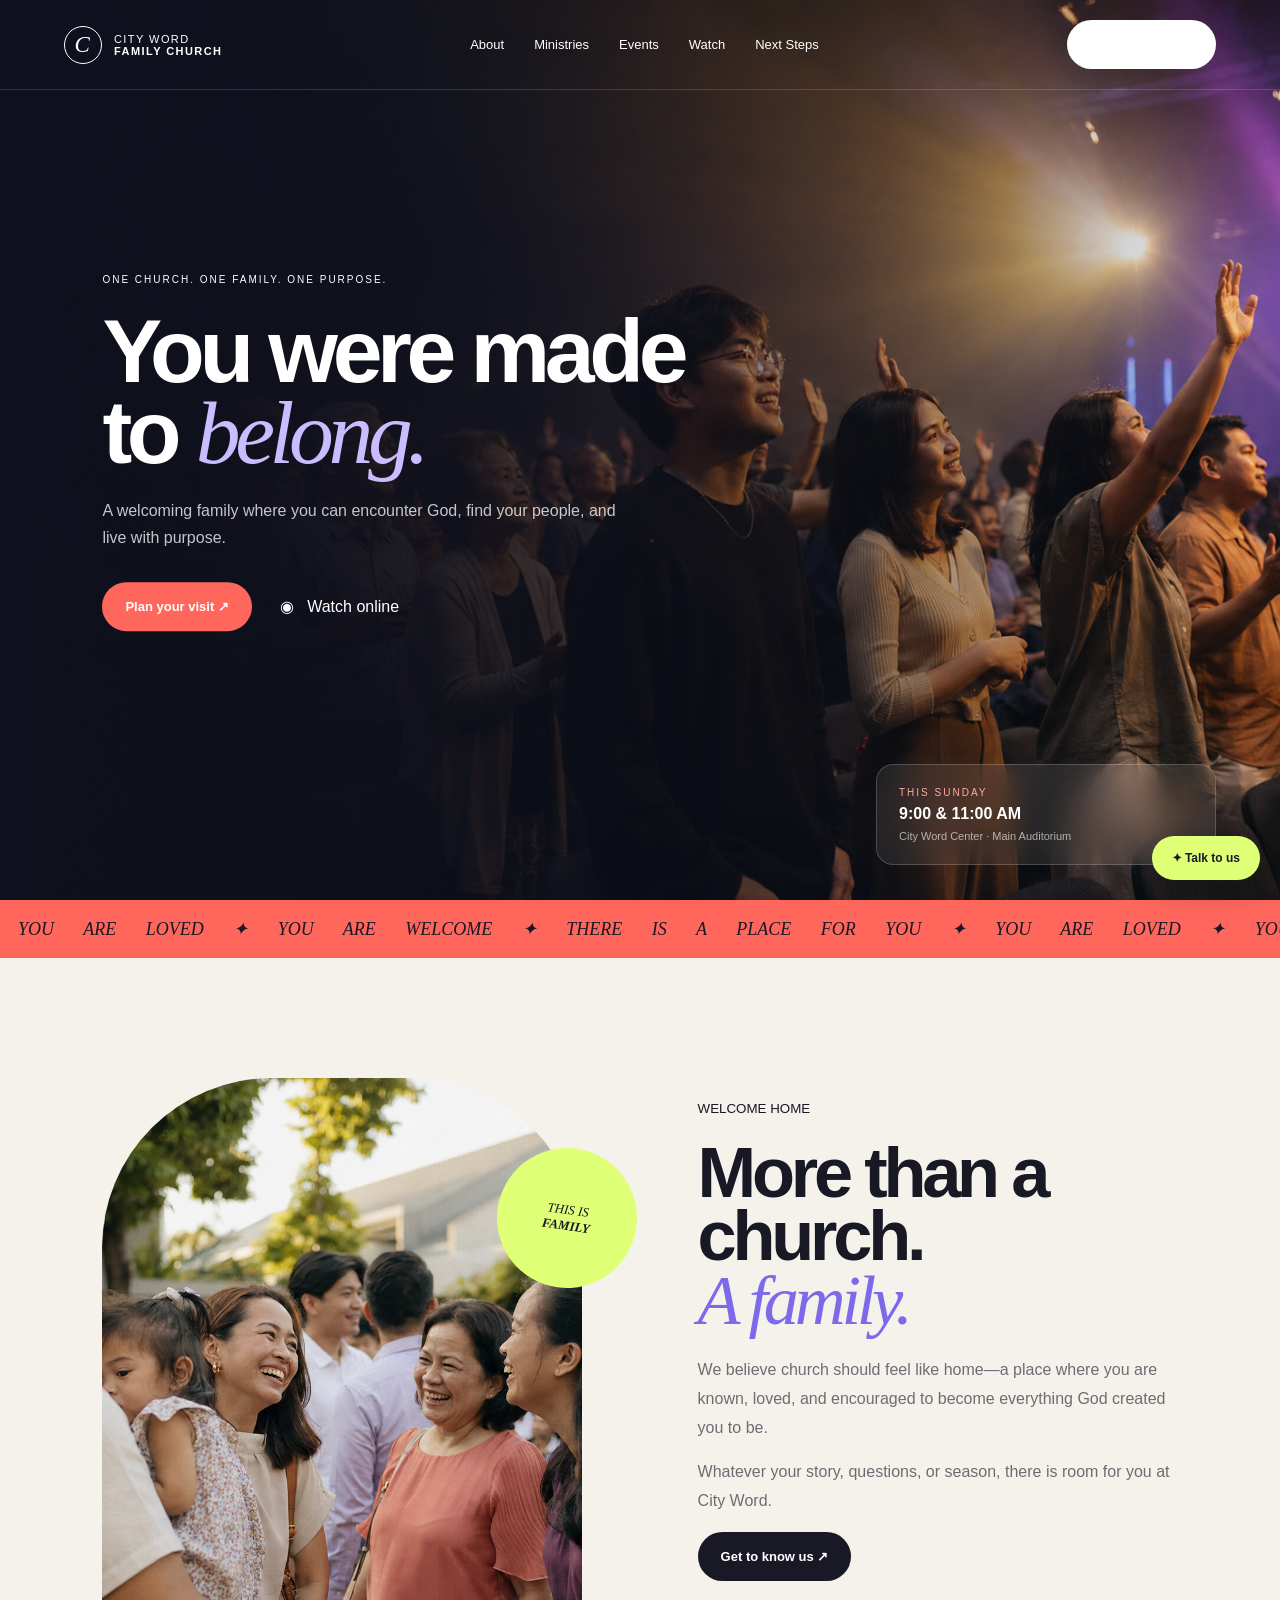
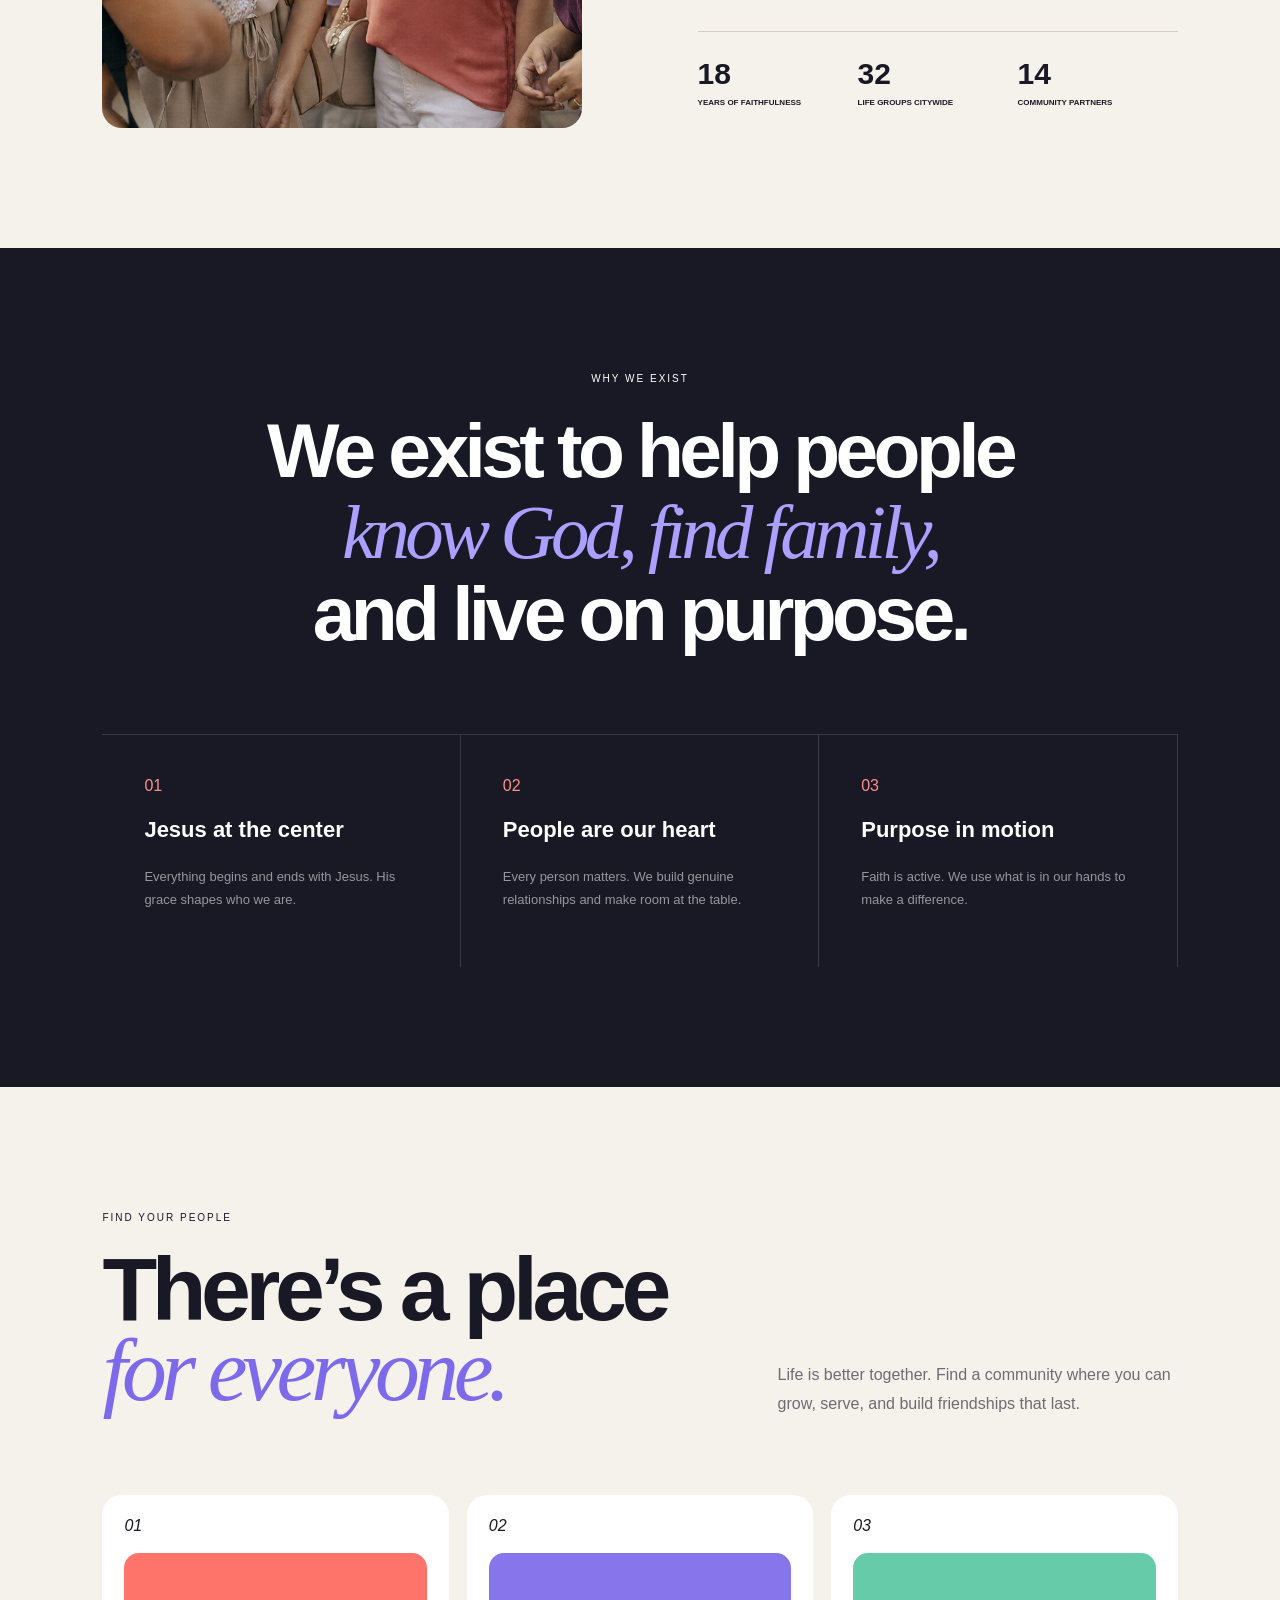
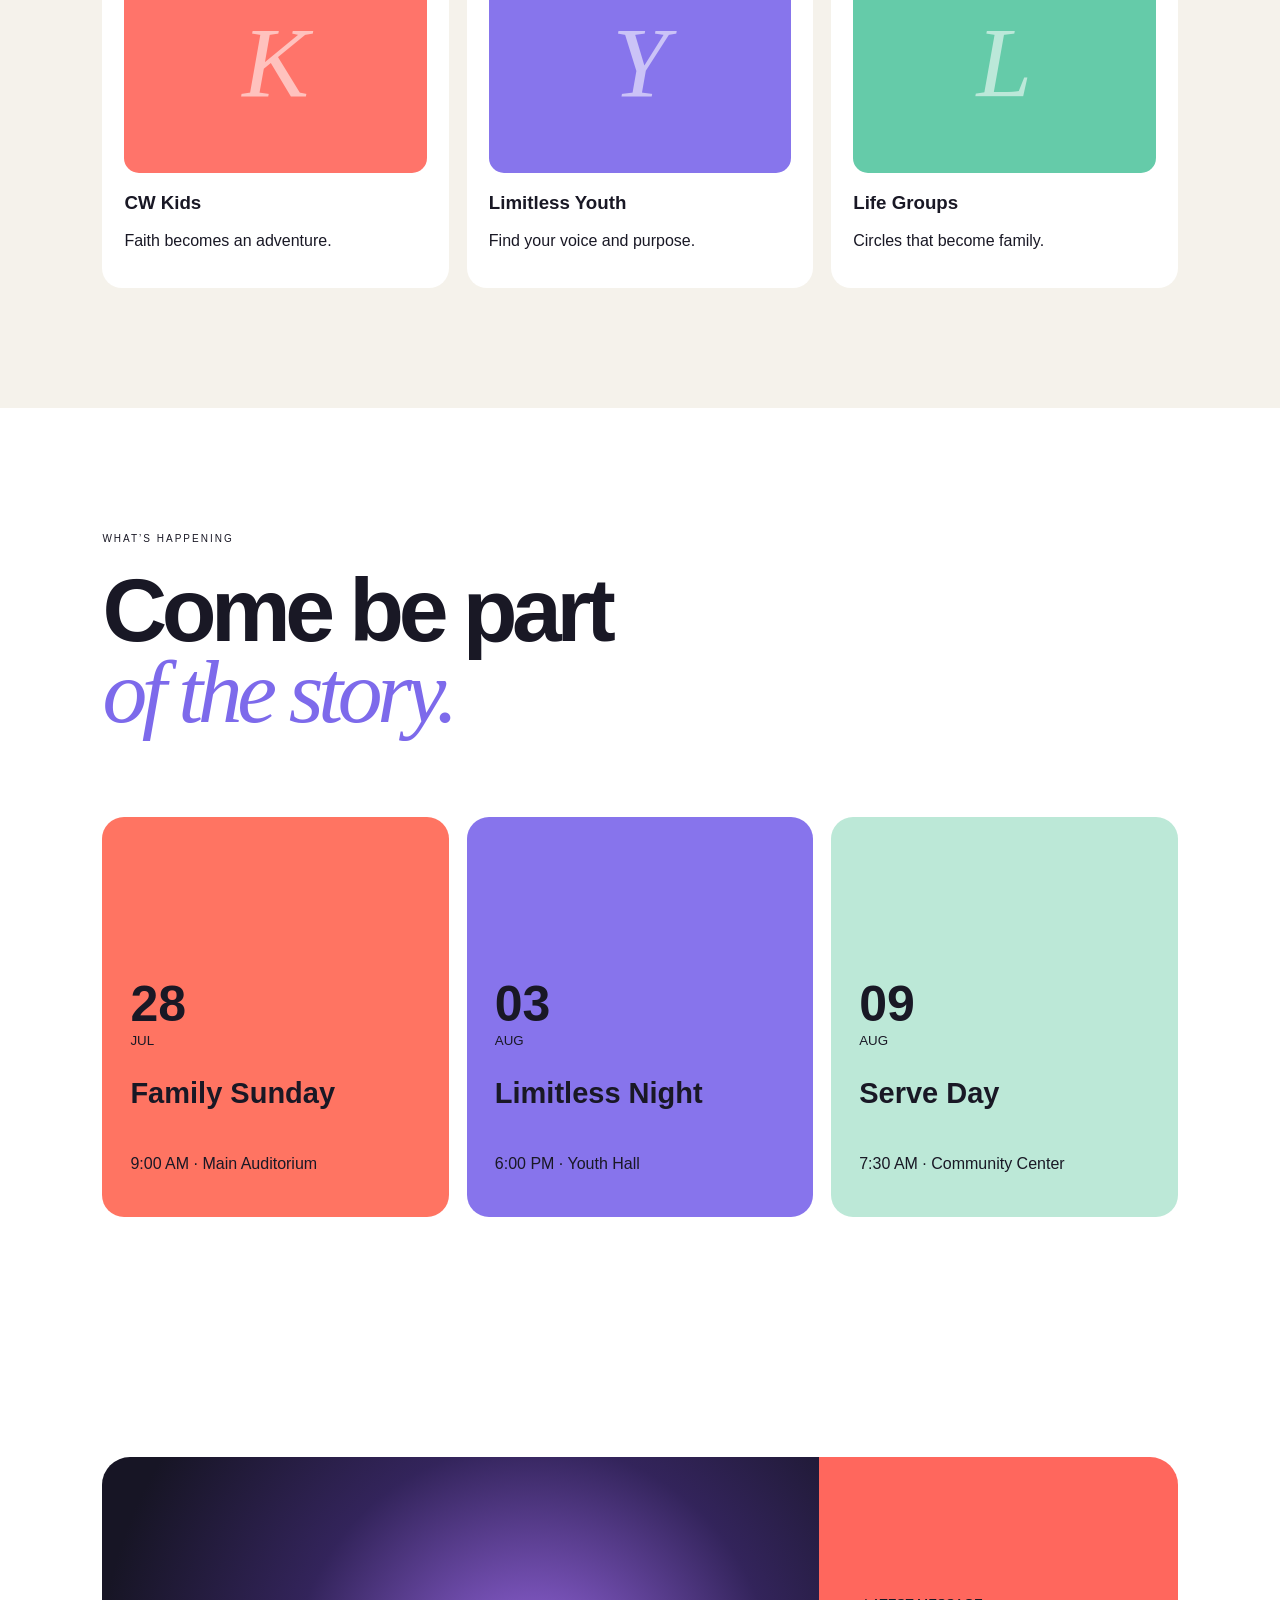
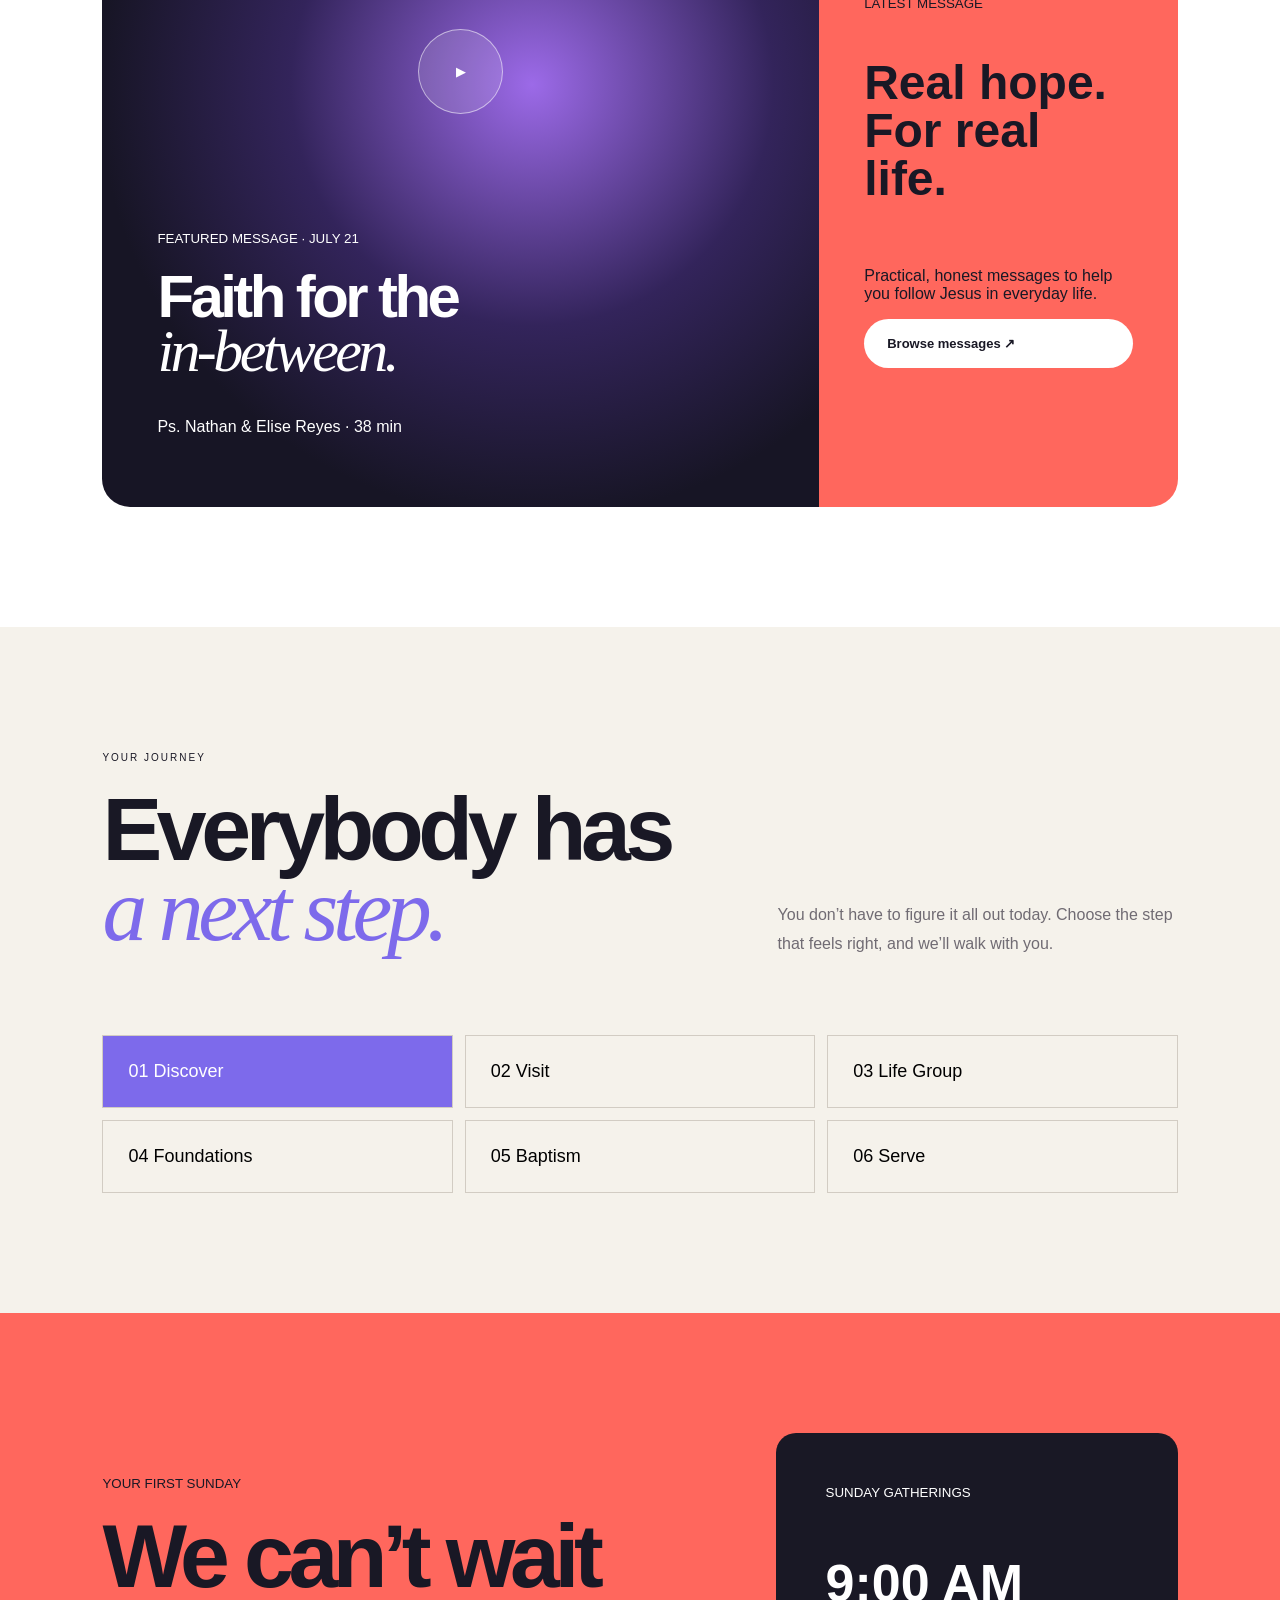
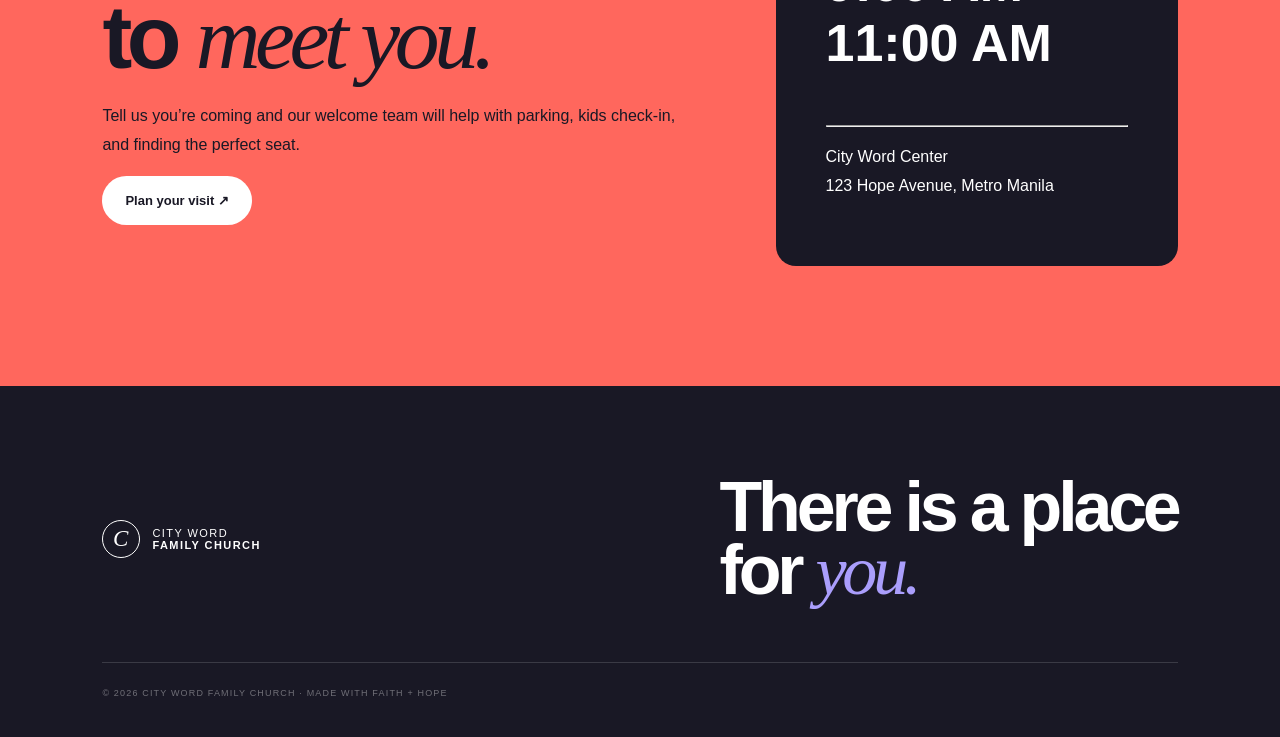
==== index.html @ 6b149a4c "Add files via upload" ====
<!doctype html><html lang="en"><head><meta charset="utf-8"><meta name="viewport" content="width=device-width,initial-scale=1"><meta name="description" content="City Word Family Church — a place to belong, grow and live with purpose."><title>City Word Family Church | You Belong Here</title><link rel="stylesheet" href="styles.css"></head><body>
<div class="progress"></div><nav><a class="brand" href="#top"><i>C</i><span>CITY WORD<br><b>FAMILY CHURCH</b></span></a><div class="links"><a href="#about">About</a><a href="#ministries">Ministries</a><a href="#events">Events</a><a href="#watch">Watch</a><a href="#next">Next Steps</a></div><a class="pill white" href="#visit">Plan your visit ↗</a><button class="menu" aria-label="Toggle navigation">☰</button></nav>
<main><section class="hero" id="top"><div class="hero-copy"><small>ONE CHURCH. ONE FAMILY. ONE PURPOSE.</small><h1>You were made<br>to <em>belong.</em></h1><p>A welcoming family where you can encounter God, find your people, and live with purpose.</p><div><a class="pill coral" href="#visit">Plan your visit ↗</a><a href="#watch">◉ &nbsp; Watch online</a></div></div><aside><small>THIS SUNDAY</small><b>9:00 & 11:00 AM</b><span>City Word Center · Main Auditorium</span></aside></section>
<div class="ticker">YOU ARE LOVED ✦ YOU ARE WELCOME ✦ THERE IS A PLACE FOR YOU ✦ YOU ARE LOVED ✦ YOU ARE WELCOME ✦</div>
<section class="welcome section" id="about"><div class="photo"><span>THIS IS<br><b>FAMILY</b></span></div><div><small>WELCOME HOME</small><h2>More than a church.<br><em>A family.</em></h2><p>We believe church should feel like home—a place where you are known, loved, and encouraged to become everything God created you to be.</p><p>Whatever your story, questions, or season, there is room for you at City Word.</p><a class="pill dark" href="#visit">Get to know us ↗</a><div class="stats"><b>18<small>YEARS OF FAITHFULNESS</small></b><b>32<small>LIFE GROUPS CITYWIDE</small></b><b>14<small>COMMUNITY PARTNERS</small></b></div></div></section>
<section class="vision section"><small>WHY WE EXIST</small><h2>We exist to help people<br><em>know God, find family,</em><br>and live on purpose.</h2><div class="values"><article>01<h3>Jesus at the center</h3><p>Everything begins and ends with Jesus. His grace shapes who we are.</p></article><article>02<h3>People are our heart</h3><p>Every person matters. We build genuine relationships and make room at the table.</p></article><article>03<h3>Purpose in motion</h3><p>Faith is active. We use what is in our hands to make a difference.</p></article></div></section>
<section class="section" id="ministries"><header><div><small>FIND YOUR PEOPLE</small><h2>There’s a place<br><em>for everyone.</em></h2></div><p>Life is better together. Find a community where you can grow, serve, and build friendships that last.</p></header><div class="cards"><article><i>01</i><div class="art a">K</div><h3>CW Kids</h3><p>Faith becomes an adventure.</p></article><article><i>02</i><div class="art b">Y</div><h3>Limitless Youth</h3><p>Find your voice and purpose.</p></article><article><i>03</i><div class="art c">L</div><h3>Life Groups</h3><p>Circles that become family.</p></article></div></section>
<section class="events section" id="events"><header><div><small>WHAT’S HAPPENING</small><h2>Come be part<br><em>of the story.</em></h2></div></header><div class="event-grid"><article><b>28</b><small>JUL</small><h3>Family Sunday</h3><p>9:00 AM · Main Auditorium</p></article><article><b>03</b><small>AUG</small><h3>Limitless Night</h3><p>6:00 PM · Youth Hall</p></article><article><b>09</b><small>AUG</small><h3>Serve Day</h3><p>7:30 AM · Community Center</p></article></div></section>
<section class="watch-sec section" id="watch"><div><button aria-label="Play message">▶</button><small>FEATURED MESSAGE · JULY 21</small><h2>Faith for the<br><em>in-between.</em></h2><p>Ps. Nathan & Elise Reyes · 38 min</p></div><aside><small>LATEST MESSAGE</small><h3>Real hope.<br>For real life.</h3><p>Practical, honest messages to help you follow Jesus in everyday life.</p><a class="pill white" href="#">Browse messages ↗</a></aside></section>
<section class="section" id="next"><header><div><small>YOUR JOURNEY</small><h2>Everybody has<br><em>a next step.</em></h2></div><p>You don’t have to figure it all out today. Choose the step that feels right, and we’ll walk with you.</p></header><div class="steps"><button class="active">01 Discover</button><button>02 Visit</button><button>03 Life Group</button><button>04 Foundations</button><button>05 Baptism</button><button>06 Serve</button></div></section>
<section class="visit section" id="visit"><div><small>YOUR FIRST SUNDAY</small><h2>We can’t wait<br>to <em>meet you.</em></h2><p>Tell us you’re coming and our welcome team will help with parking, kids check-in, and finding the perfect seat.</p><a class="pill white" href="mailto:hello@cityword.family">Plan your visit ↗</a></div><aside><small>SUNDAY GATHERINGS</small><h3>9:00 AM<br>11:00 AM</h3><hr><p>City Word Center<br>123 Hope Avenue, Metro Manila</p></aside></section></main>
<footer><div><a class="brand" href="#top"><i>C</i><span>CITY WORD<br><b>FAMILY CHURCH</b></span></a><h2>There is a place<br>for <em>you.</em></h2></div><p>© 2026 CITY WORD FAMILY CHURCH · MADE WITH FAITH + HOPE</p></footer><a class="chat" href="mailto:hello@cityword.family">✦ Talk to us</a><script src="script.js"></script></body></html>
---- styles.css ----
:root{--ink:#191825;--paper:#f5f2eb;--coral:#ff675d;--violet:#7d6aeb;--lime:#dfff76}*{box-sizing:border-box}html{scroll-behavior:smooth}body{margin:0;background:var(--paper);color:var(--ink);font-family:Arial,sans-serif}a{text-decoration:none;color:inherit}.progress{position:fixed;height:3px;background:linear-gradient(90deg,var(--coral),var(--violet));z-index:99}.pill{display:inline-flex;padding:17px 23px;border-radius:99px;gap:20px;font-size:13px;font-weight:bold}.white{background:#fff}.coral{background:var(--coral);color:#fff}.dark{background:var(--ink);color:#fff}.brand{display:flex;align-items:center;gap:12px;font-size:11px;letter-spacing:.13em}.brand i{display:grid;place-items:center;width:38px;height:38px;border:1px solid;border-radius:50%;font:italic 23px Georgia}nav{height:90px;position:absolute;z-index:10;width:100%;padding:0 5vw;display:flex;align-items:center;color:#fff;border-bottom:1px solid #ffffff25}.links{display:flex;gap:30px;margin:auto;font-size:13px}.menu{display:none;background:none;border:0;color:#fff;font-size:24px}.hero{min-height:780px;height:100vh;position:relative;color:#fff;background:linear-gradient(90deg,#10111fdf,#10111f68 65%,transparent),url('hero.png') center/cover}.hero-copy{position:absolute;left:8vw;top:50%;transform:translateY(-50%);max-width:760px}.hero small,.section>small,section header small{letter-spacing:.2em;font-size:10px}.hero h1,.section h2,footer h2{font-size:clamp(55px,7vw,110px);line-height:.9;letter-spacing:-.06em;margin:24px 0}.hero em,.section em,footer em{font-family:Georgia,serif;font-weight:normal}.hero h1 em{color:#c9bdff}.hero-copy>p{max-width:520px;line-height:1.7;color:#ffffffc2}.hero-copy>div{display:flex;align-items:center;gap:28px;margin-top:30px}.hero aside{position:absolute;right:5vw;bottom:35px;padding:22px;width:340px;border:1px solid #ffffff30;border-radius:17px;background:#ffffff14;backdrop-filter:blur(16px);display:flex;flex-direction:column;gap:7px}.hero aside small{color:#ffaaa4}.hero aside span{font-size:11px;color:#ffffffa0}.ticker{background:var(--coral);padding:18px;white-space:nowrap;overflow:hidden;font:italic 18px Georgia;word-spacing:25px}.section{padding:120px 8vw}.welcome{display:grid;grid-template-columns:1fr 1fr;gap:9vw;align-items:center}.photo{height:650px;border-radius:170px 170px 20px 20px;background:url('community.png') center/cover;position:relative}.photo span{position:absolute;right:-55px;top:70px;width:140px;height:140px;border-radius:50%;background:var(--lime);display:grid;place-content:center;text-align:center;transform:rotate(8deg);font:italic 13px Georgia}.welcome h2,header h2{font-size:clamp(48px,5.5vw,82px)}.welcome h2 em,header h2 em{color:var(--violet)}.welcome p,header>p{line-height:1.8;color:#706b73}.stats{display:grid;grid-template-columns:repeat(3,1fr);border-top:1px solid #d5cfc6;margin-top:50px;padding-top:25px}.stats b{font-size:30px}.stats small{display:block;font-size:8px;margin-top:7px}.vision{background:var(--ink);color:#fff;text-align:center}.vision h2{font-size:clamp(48px,6vw,85px);line-height:1.05}.vision h2 em{color:#ab9fff}.values{display:grid;grid-template-columns:repeat(3,1fr);margin-top:80px;text-align:left;border-top:1px solid #ffffff25}.values article{padding:42px;border-right:1px solid #ffffff25;color:#ff918b}.values h3{color:#fff;font-size:22px}.values p{color:#ffffff8c;line-height:1.8;font-size:13px}header{display:flex;justify-content:space-between;align-items:flex-end;gap:50px;margin-bottom:60px}header>p{max-width:400px}.cards,.event-grid{display:grid;grid-template-columns:repeat(3,1fr);gap:18px}.cards article{background:#fff;padding:22px;border-radius:20px}.art{height:220px;margin:18px 0;border-radius:15px;display:grid;place-items:center;font:italic 100px Georgia;color:#ffffff90}.a{background:#ff746a}.b{background:#8775ec}.c{background:#65cba9}.events{background:#fff}.event-grid article{min-height:400px;padding:28px;border-radius:22px;display:flex;flex-direction:column;justify-content:flex-end;background:#ff7462}.event-grid article:nth-child(2){background:#8774ec}.event-grid article:nth-child(3){background:#bce8d7}.event-grid b{font-size:50px}.event-grid h3{font-size:29px}.watch-sec{display:grid;grid-template-columns:2fr 1fr;background:#fff}.watch-sec>div{min-height:650px;padding:55px;border-radius:28px 0 0 28px;color:#fff;background:radial-gradient(circle at 60% 35%,#9c6ae8,#33245b 40%,#171525 72%);display:flex;flex-direction:column;justify-content:flex-end}.watch-sec button{align-self:center;margin:auto;width:85px;height:85px;border-radius:50%;border:1px solid #fff8;background:#ffffff20;color:#fff}.watch-sec h2{font-size:60px}.watch-sec aside{background:var(--coral);border-radius:0 28px 28px 0;padding:45px;display:flex;flex-direction:column;justify-content:center}.watch-sec aside h3{font-size:48px;line-height:1}.steps{display:grid;grid-template-columns:repeat(3,1fr);gap:12px}.steps button{padding:25px;text-align:left;border:1px solid #d2ccc3;background:transparent;font-size:18px}.steps .active{background:var(--violet);color:#fff}.visit{background:var(--coral);display:grid;grid-template-columns:1.5fr 1fr;gap:70px;align-items:center}.visit h2{font-size:clamp(58px,7vw,100px)}.visit p{line-height:1.8}.visit aside{background:var(--ink);color:#fff;padding:50px;border-radius:20px}.visit aside h3{font-size:52px}footer{background:var(--ink);color:#fff;padding:90px 8vw 30px}footer>div{display:flex;justify-content:space-between}footer h2{font-size:70px;margin:0}footer h2 em{color:#aa9efc}footer>p{border-top:1px solid #ffffff25;padding-top:25px;margin-top:60px;font-size:9px;letter-spacing:.13em;color:#ffffff60}.chat{position:fixed;right:20px;bottom:20px;background:var(--lime);padding:15px 20px;border-radius:99px;font-size:12px;font-weight:bold;box-shadow:0 12px 30px #0003}@media(max-width:850px){nav{height:75px;padding:0 22px}.links,nav>.pill{display:none}.menu{display:block;margin-left:auto}.hero-copy{left:24px;right:24px}.hero h1{font-size:55px}.hero aside{left:24px;right:24px;width:auto}.section{padding:80px 24px}.welcome,.visit,.watch-sec{grid-template-columns:1fr}.photo{height:480px}.photo span{right:-10px}.values,.cards,.event-grid{grid-template-columns:1fr}header{display:block}.watch-sec{padding-left:24px;padding-right:24px}.watch-sec>div{border-radius:25px 25px 0 0;padding:30px}.watch-sec aside{border-radius:0 0 25px 25px}.steps{grid-template-columns:1fr}footer>div{display:block}footer h2{font-size:50px;margin-top:50px}}@media(max-width:520px){.hero-copy>div{align-items:flex-start;flex-direction:column}.photo{height:400px}.stats{gap:8px}.chat{font-size:0;width:52px;height:52px;padding:17px}.chat:first-letter{font-size:16px}}
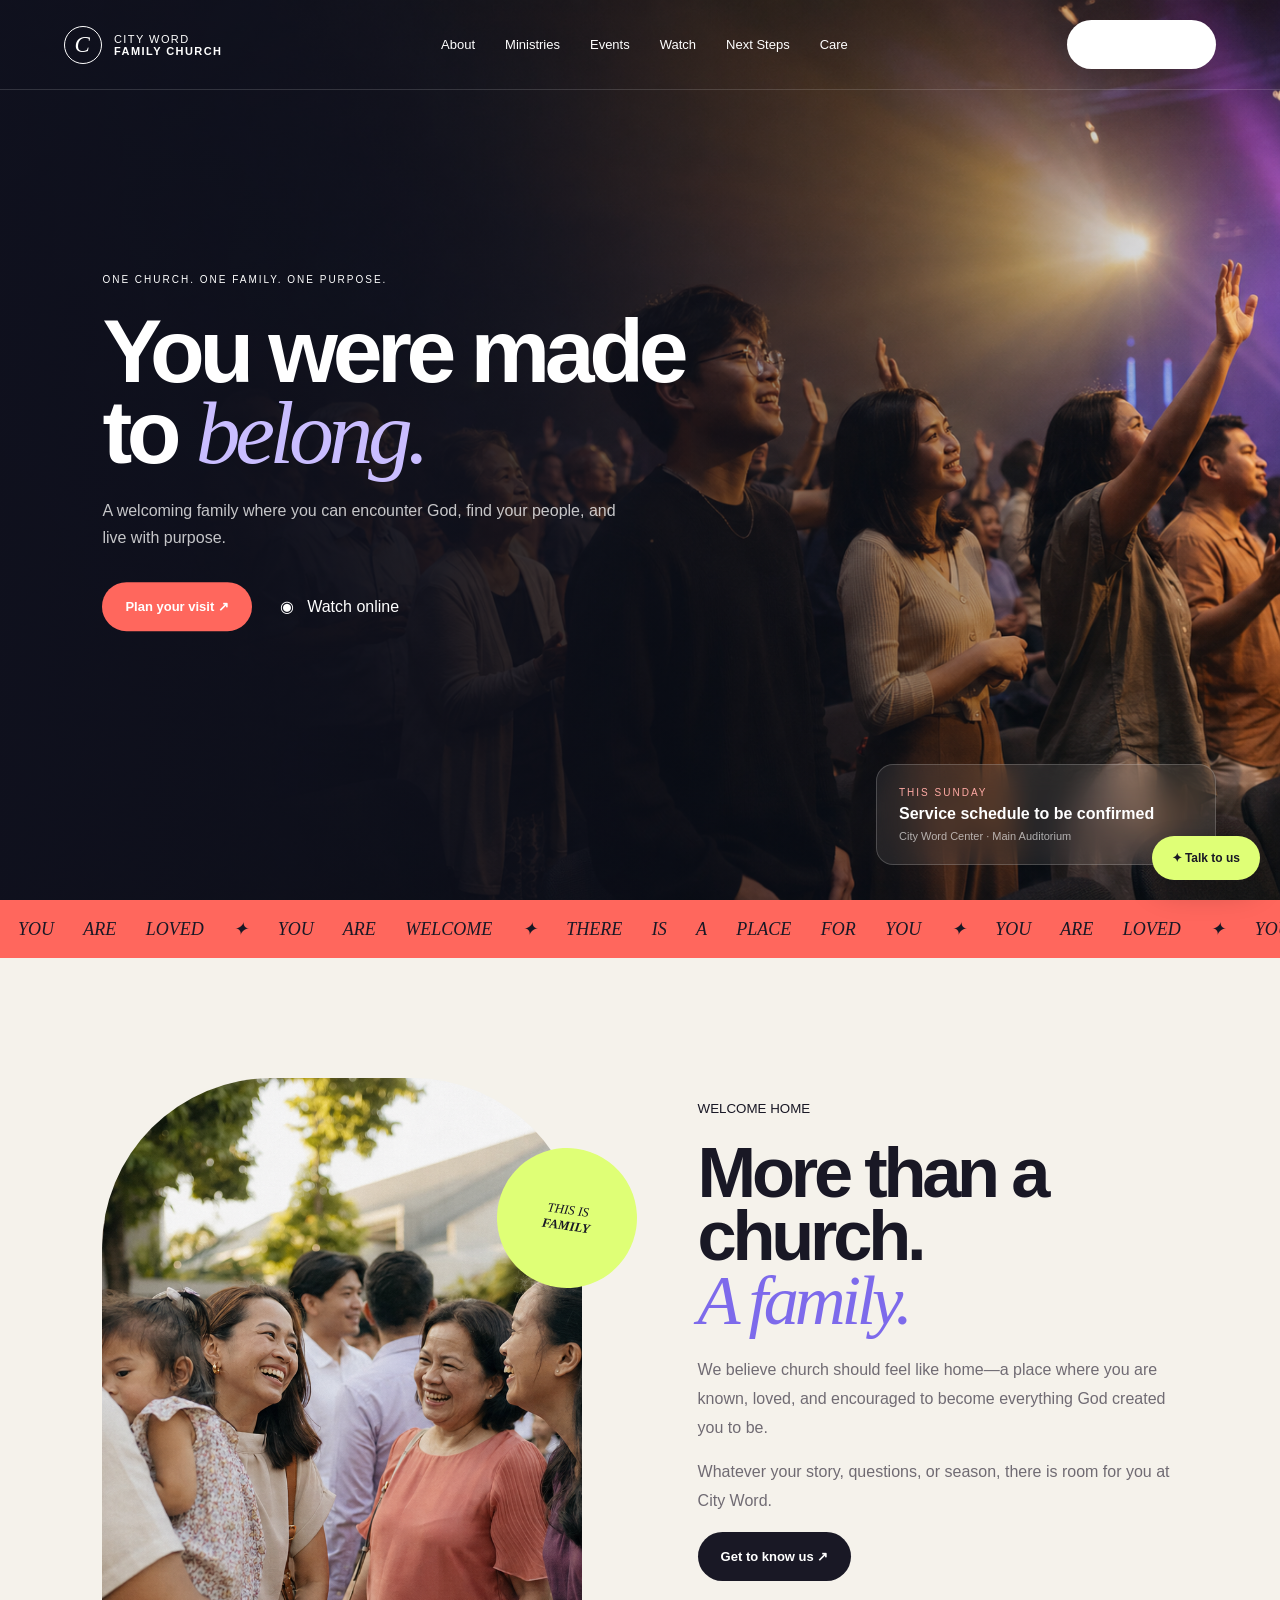
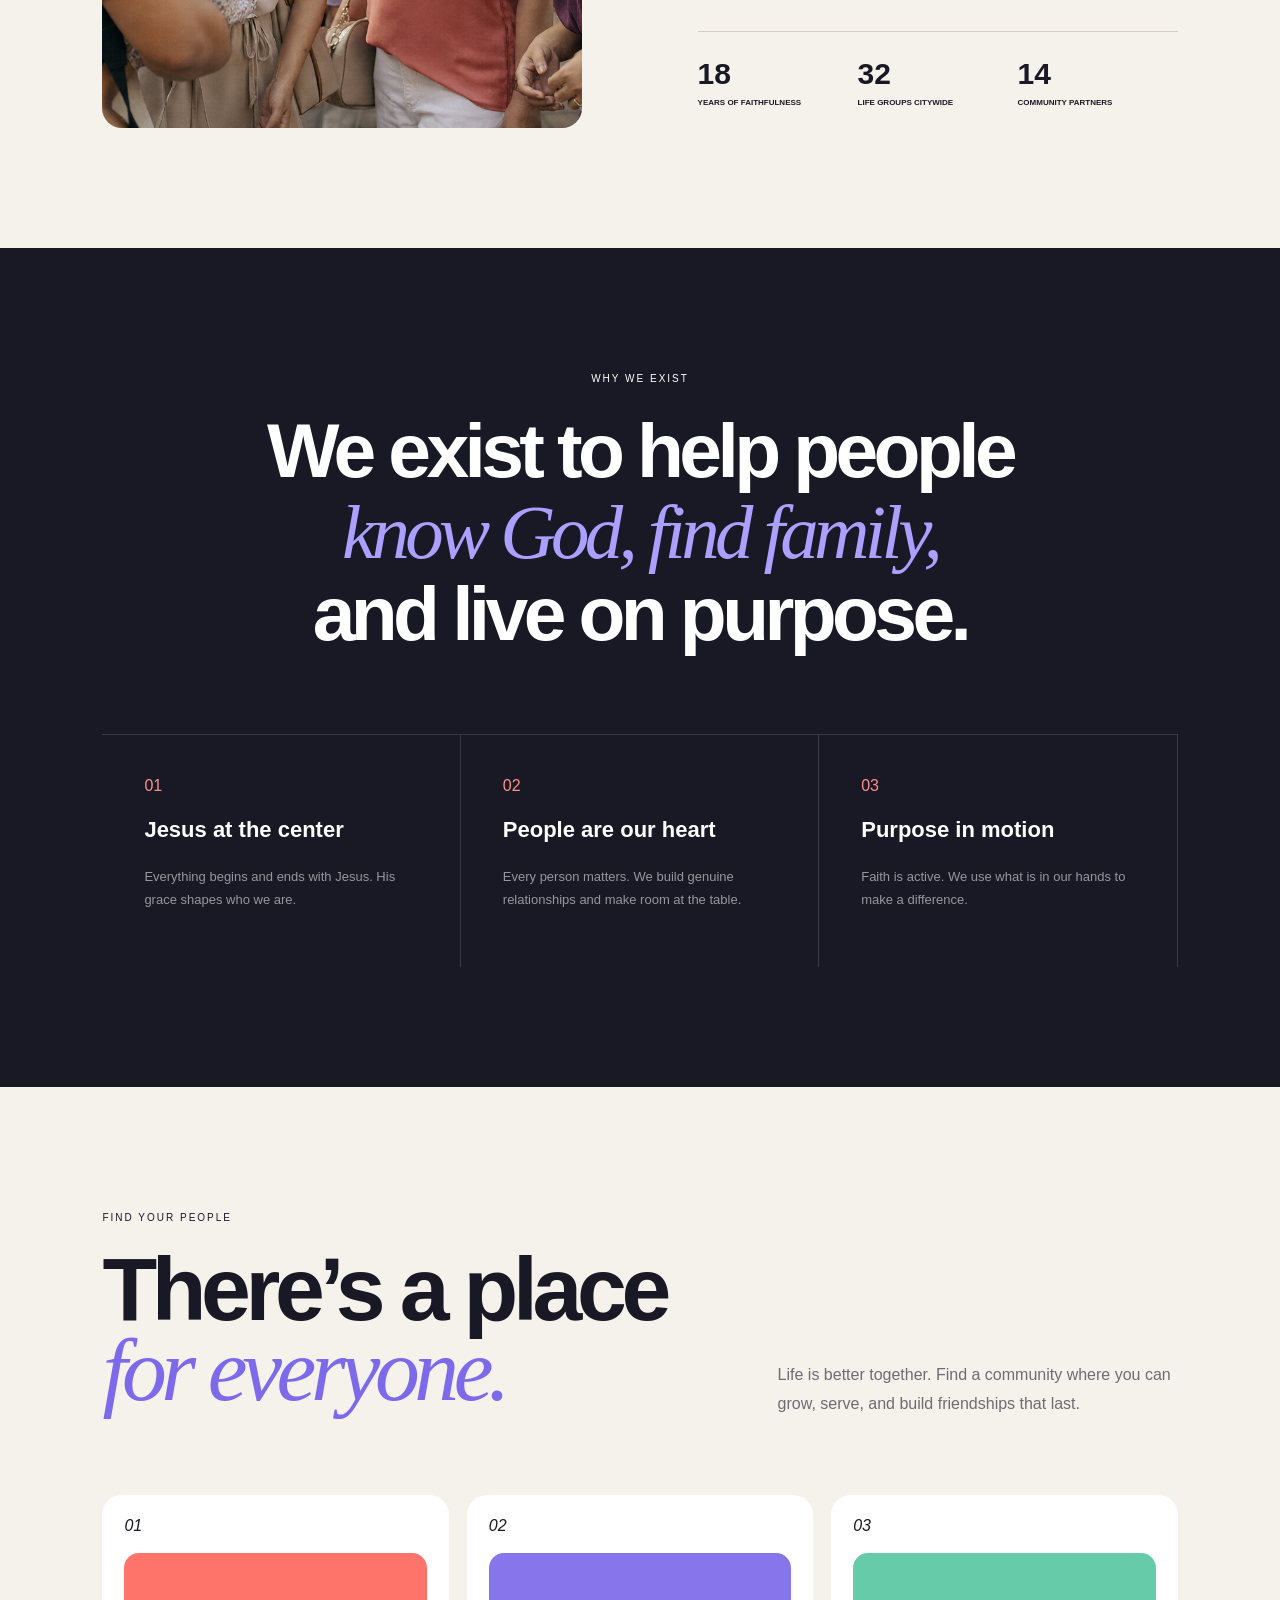
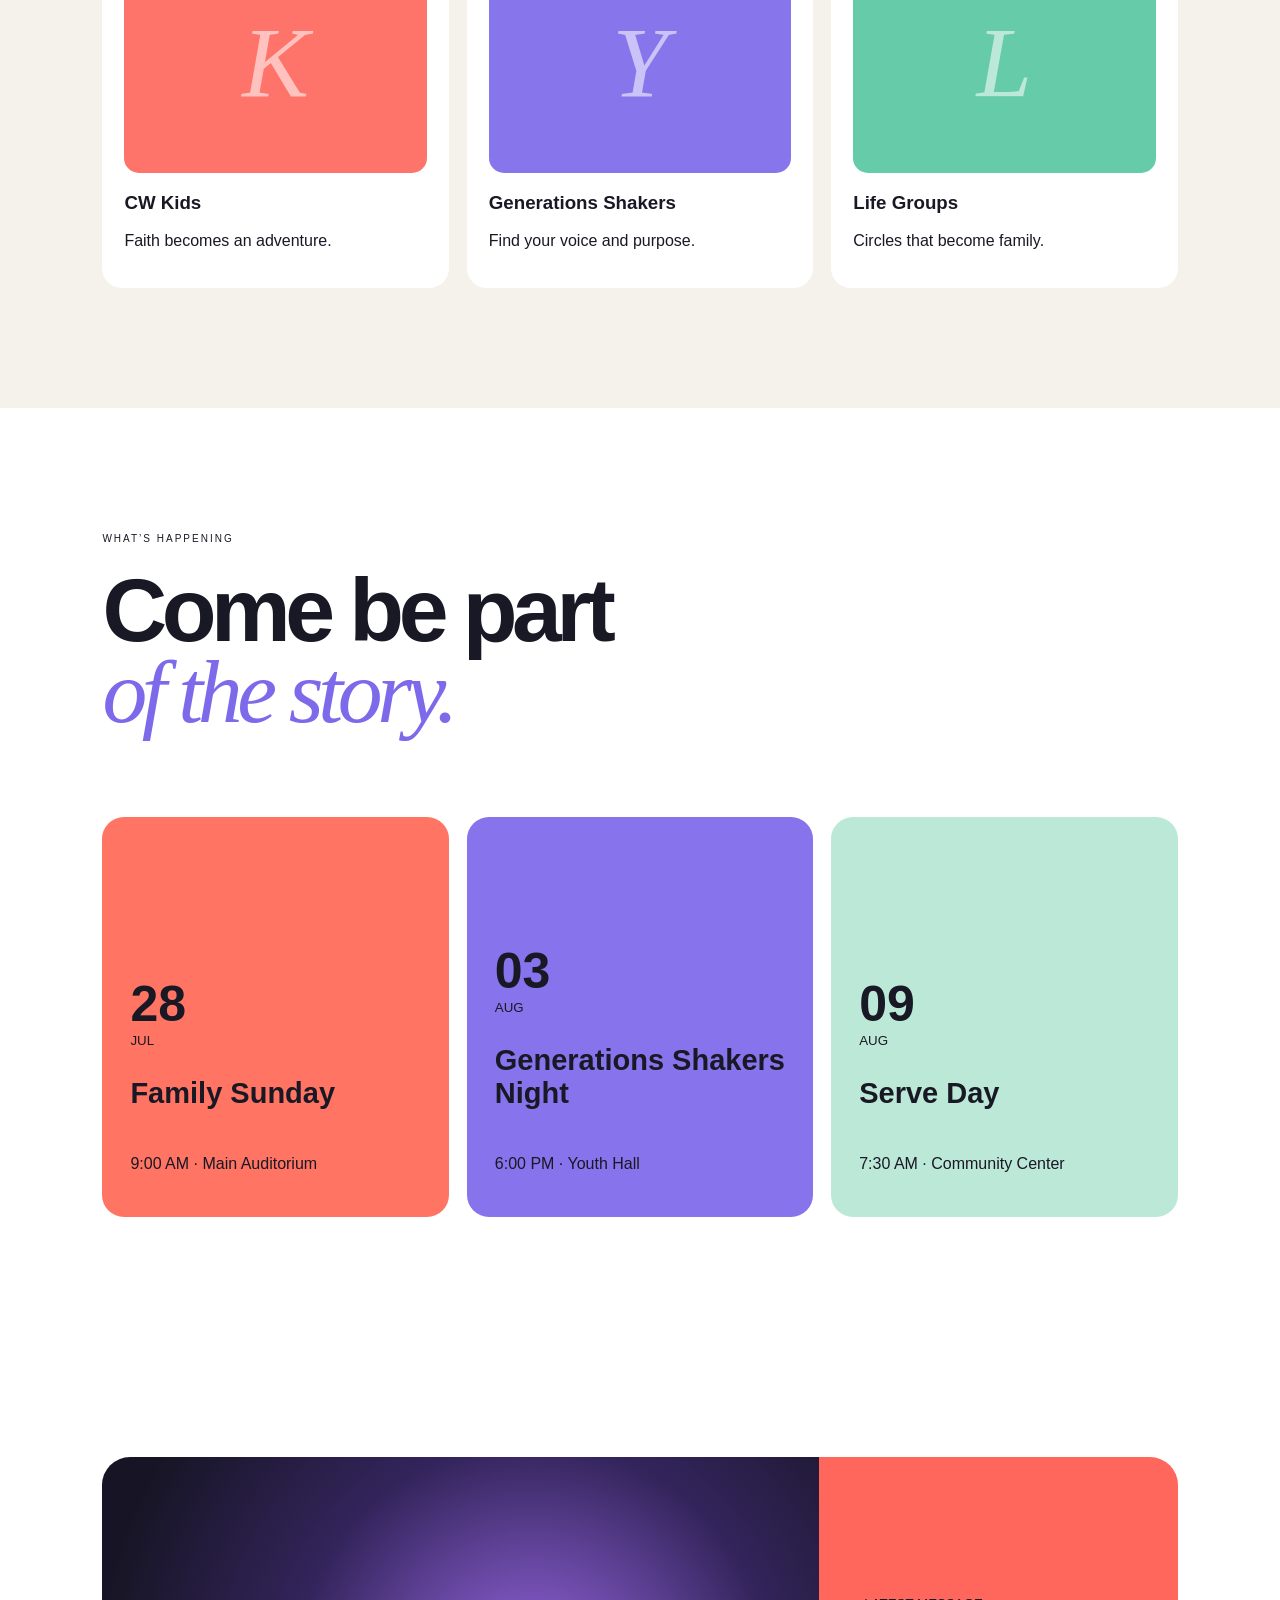
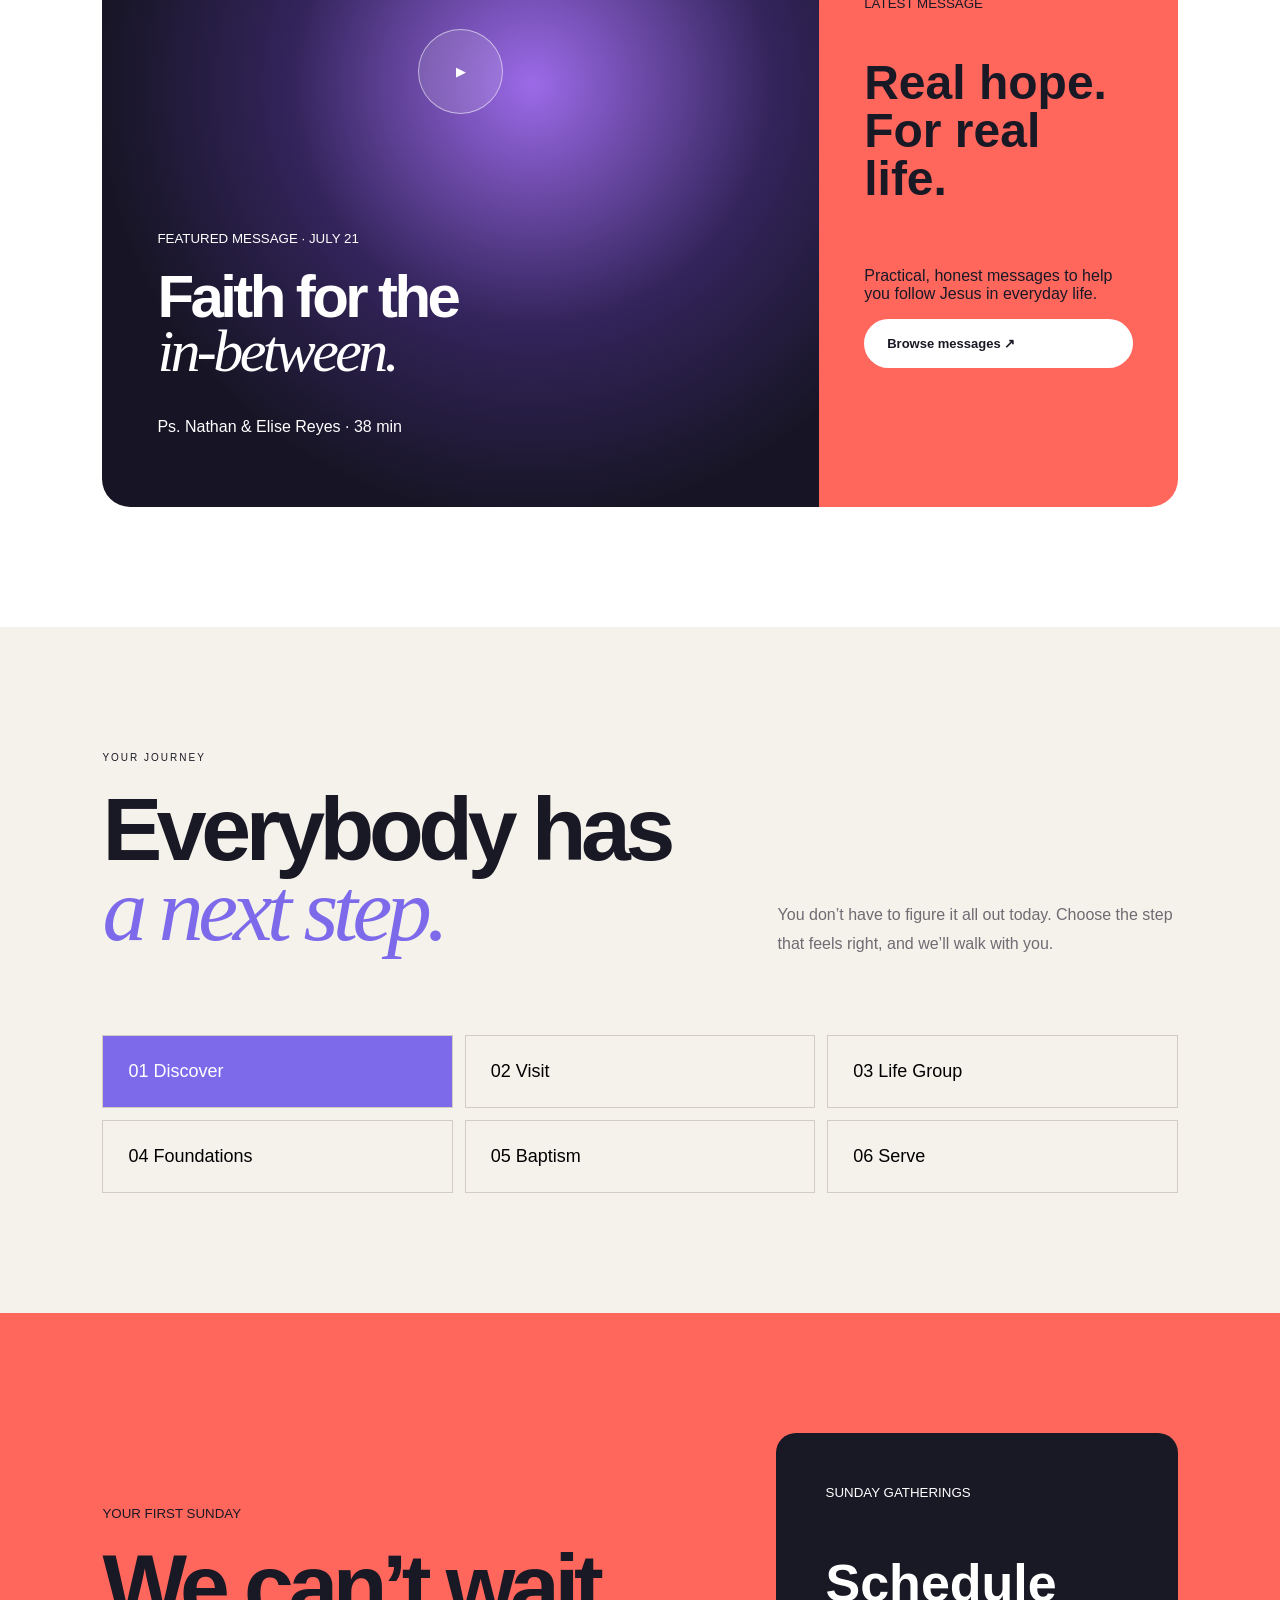
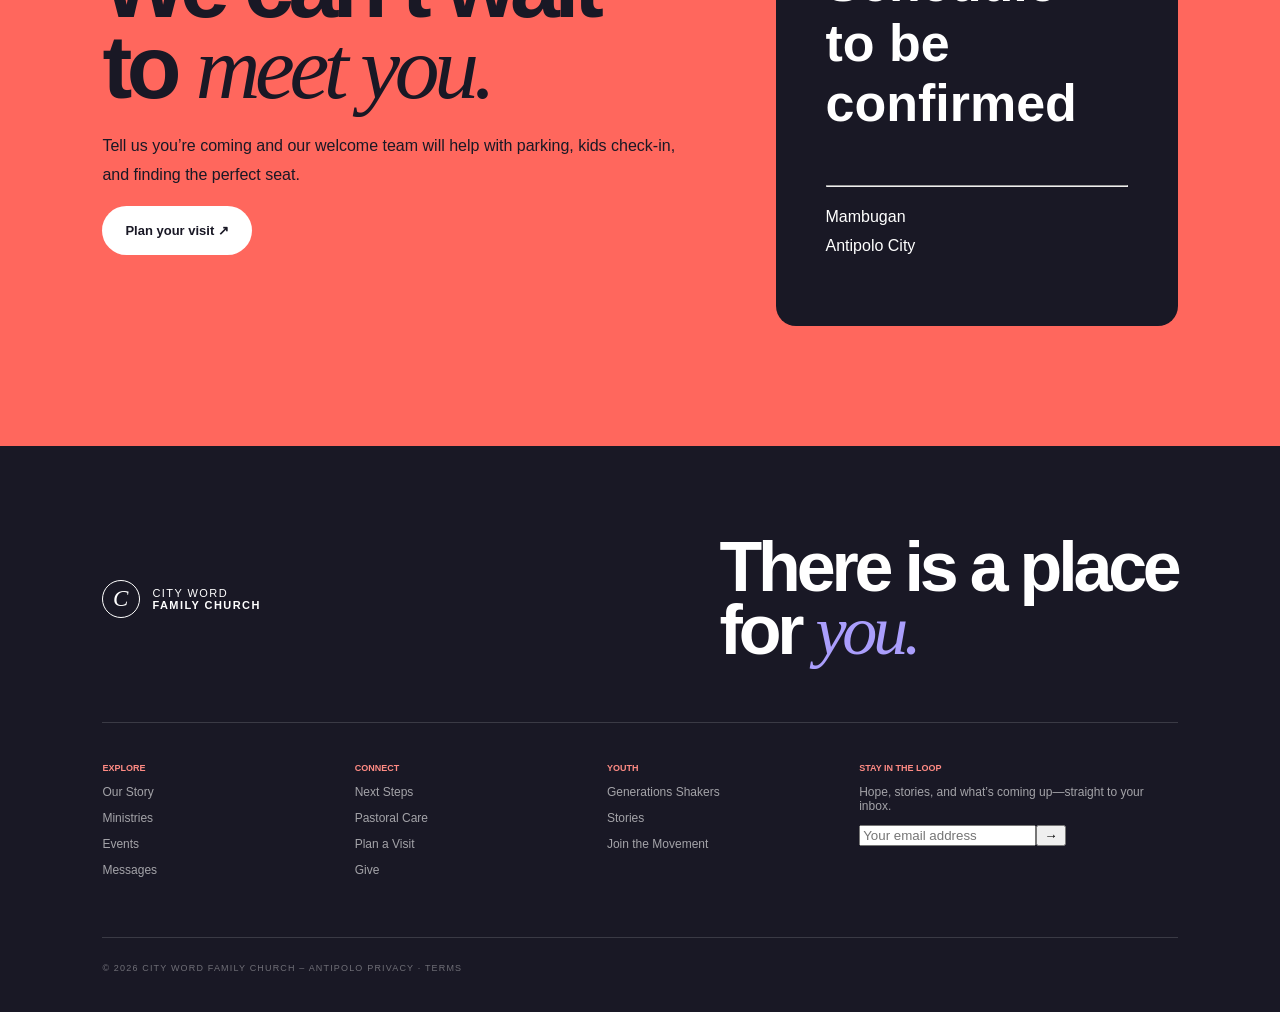
==== commit 711f6608: "Add files via upload" ====
--- a/index.html
+++ b/index.html
@@ -1,12 +1,12 @@
-<!doctype html><html lang="en"><head><meta charset="utf-8"><meta name="viewport" content="width=device-width,initial-scale=1"><meta name="description" content="City Word Family Church — a place to belong, grow and live with purpose."><title>City Word Family Church | You Belong Here</title><link rel="stylesheet" href="styles.css"></head><body>
-<div class="progress"></div><nav><a class="brand" href="#top"><i>C</i><span>CITY WORD<br><b>FAMILY CHURCH</b></span></a><div class="links"><a href="#about">About</a><a href="#ministries">Ministries</a><a href="#events">Events</a><a href="#watch">Watch</a><a href="#next">Next Steps</a></div><a class="pill white" href="#visit">Plan your visit ↗</a><button class="menu" aria-label="Toggle navigation">☰</button></nav>
-<main><section class="hero" id="top"><div class="hero-copy"><small>ONE CHURCH. ONE FAMILY. ONE PURPOSE.</small><h1>You were made<br>to <em>belong.</em></h1><p>A welcoming family where you can encounter God, find your people, and live with purpose.</p><div><a class="pill coral" href="#visit">Plan your visit ↗</a><a href="#watch">◉ &nbsp; Watch online</a></div></div><aside><small>THIS SUNDAY</small><b>9:00 & 11:00 AM</b><span>City Word Center · Main Auditorium</span></aside></section>
+<!doctype html><html lang="en"><head><meta charset="utf-8"><meta name="viewport" content="width=device-width,initial-scale=1"><meta name="description" content="City Word Family Church — a place to belong, grow and live with purpose."><title>City Word Family Church | You Belong Here</title><link rel="stylesheet" href="styles.css"><link rel="stylesheet" href="extras.css"></head><body>
+<div class="progress"></div><nav><a class="brand" href="#top"><i>C</i><span>CITY WORD<br><b>FAMILY CHURCH</b></span></a><div class="links"><a href="about.html">About</a><a href="ministries.html">Ministries</a><a href="events.html">Events</a><a href="sermons.html">Watch</a><a href="next-steps.html">Next Steps</a><a href="care.html">Care</a></div><a class="pill white" href="contact.html">Plan your visit ↗</a><button class="menu" aria-label="Toggle navigation">☰</button></nav>
+<main><section class="hero" id="top"><div class="hero-copy"><small>ONE CHURCH. ONE FAMILY. ONE PURPOSE.</small><h1>You were made<br>to <em>belong.</em></h1><p>A welcoming family where you can encounter God, find your people, and live with purpose.</p><div><a class="pill coral" href="#visit">Plan your visit ↗</a><a href="#watch">◉ &nbsp; Watch online</a></div></div><aside><small>THIS SUNDAY</small><b>Service schedule to be confirmed</b><span>City Word Center · Main Auditorium</span></aside></section>
 <div class="ticker">YOU ARE LOVED ✦ YOU ARE WELCOME ✦ THERE IS A PLACE FOR YOU ✦ YOU ARE LOVED ✦ YOU ARE WELCOME ✦</div>
 <section class="welcome section" id="about"><div class="photo"><span>THIS IS<br><b>FAMILY</b></span></div><div><small>WELCOME HOME</small><h2>More than a church.<br><em>A family.</em></h2><p>We believe church should feel like home—a place where you are known, loved, and encouraged to become everything God created you to be.</p><p>Whatever your story, questions, or season, there is room for you at City Word.</p><a class="pill dark" href="#visit">Get to know us ↗</a><div class="stats"><b>18<small>YEARS OF FAITHFULNESS</small></b><b>32<small>LIFE GROUPS CITYWIDE</small></b><b>14<small>COMMUNITY PARTNERS</small></b></div></div></section>
 <section class="vision section"><small>WHY WE EXIST</small><h2>We exist to help people<br><em>know God, find family,</em><br>and live on purpose.</h2><div class="values"><article>01<h3>Jesus at the center</h3><p>Everything begins and ends with Jesus. His grace shapes who we are.</p></article><article>02<h3>People are our heart</h3><p>Every person matters. We build genuine relationships and make room at the table.</p></article><article>03<h3>Purpose in motion</h3><p>Faith is active. We use what is in our hands to make a difference.</p></article></div></section>
-<section class="section" id="ministries"><header><div><small>FIND YOUR PEOPLE</small><h2>There’s a place<br><em>for everyone.</em></h2></div><p>Life is better together. Find a community where you can grow, serve, and build friendships that last.</p></header><div class="cards"><article><i>01</i><div class="art a">K</div><h3>CW Kids</h3><p>Faith becomes an adventure.</p></article><article><i>02</i><div class="art b">Y</div><h3>Limitless Youth</h3><p>Find your voice and purpose.</p></article><article><i>03</i><div class="art c">L</div><h3>Life Groups</h3><p>Circles that become family.</p></article></div></section>
-<section class="events section" id="events"><header><div><small>WHAT’S HAPPENING</small><h2>Come be part<br><em>of the story.</em></h2></div></header><div class="event-grid"><article><b>28</b><small>JUL</small><h3>Family Sunday</h3><p>9:00 AM · Main Auditorium</p></article><article><b>03</b><small>AUG</small><h3>Limitless Night</h3><p>6:00 PM · Youth Hall</p></article><article><b>09</b><small>AUG</small><h3>Serve Day</h3><p>7:30 AM · Community Center</p></article></div></section>
+<section class="section" id="ministries"><header><div><small>FIND YOUR PEOPLE</small><h2>There’s a place<br><em>for everyone.</em></h2></div><p>Life is better together. Find a community where you can grow, serve, and build friendships that last.</p></header><div class="cards"><article><i>01</i><div class="art a">K</div><h3>CW Kids</h3><p>Faith becomes an adventure.</p></article><article><i>02</i><div class="art b">Y</div><h3>Generations Shakers</h3><p>Find your voice and purpose.</p></article><article><i>03</i><div class="art c">L</div><h3>Life Groups</h3><p>Circles that become family.</p></article></div></section>
+<section class="events section" id="events"><header><div><small>WHAT’S HAPPENING</small><h2>Come be part<br><em>of the story.</em></h2></div></header><div class="event-grid"><article><b>28</b><small>JUL</small><h3>Family Sunday</h3><p>9:00 AM · Main Auditorium</p></article><article><b>03</b><small>AUG</small><h3>Generations Shakers Night</h3><p>6:00 PM · Youth Hall</p></article><article><b>09</b><small>AUG</small><h3>Serve Day</h3><p>7:30 AM · Community Center</p></article></div></section>
 <section class="watch-sec section" id="watch"><div><button aria-label="Play message">▶</button><small>FEATURED MESSAGE · JULY 21</small><h2>Faith for the<br><em>in-between.</em></h2><p>Ps. Nathan & Elise Reyes · 38 min</p></div><aside><small>LATEST MESSAGE</small><h3>Real hope.<br>For real life.</h3><p>Practical, honest messages to help you follow Jesus in everyday life.</p><a class="pill white" href="#">Browse messages ↗</a></aside></section>
 <section class="section" id="next"><header><div><small>YOUR JOURNEY</small><h2>Everybody has<br><em>a next step.</em></h2></div><p>You don’t have to figure it all out today. Choose the step that feels right, and we’ll walk with you.</p></header><div class="steps"><button class="active">01 Discover</button><button>02 Visit</button><button>03 Life Group</button><button>04 Foundations</button><button>05 Baptism</button><button>06 Serve</button></div></section>
-<section class="visit section" id="visit"><div><small>YOUR FIRST SUNDAY</small><h2>We can’t wait<br>to <em>meet you.</em></h2><p>Tell us you’re coming and our welcome team will help with parking, kids check-in, and finding the perfect seat.</p><a class="pill white" href="mailto:hello@cityword.family">Plan your visit ↗</a></div><aside><small>SUNDAY GATHERINGS</small><h3>9:00 AM<br>11:00 AM</h3><hr><p>City Word Center<br>123 Hope Avenue, Metro Manila</p></aside></section></main>
-<footer><div><a class="brand" href="#top"><i>C</i><span>CITY WORD<br><b>FAMILY CHURCH</b></span></a><h2>There is a place<br>for <em>you.</em></h2></div><p>© 2026 CITY WORD FAMILY CHURCH · MADE WITH FAITH + HOPE</p></footer><a class="chat" href="mailto:hello@cityword.family">✦ Talk to us</a><script src="script.js"></script></body></html>
+<section class="visit section" id="visit"><div><small>YOUR FIRST SUNDAY</small><h2>We can’t wait<br>to <em>meet you.</em></h2><p>Tell us you’re coming and our welcome team will help with parking, kids check-in, and finding the perfect seat.</p><a class="pill white" href="mailto:hello@cityword.family">Plan your visit ↗</a></div><aside><small>SUNDAY GATHERINGS</small><h3>Schedule<br>to be confirmed</h3><hr><p>Mambugan<br>Antipolo City</p></aside></section></main>
+<div data-footer></div><a class="chat" href="contact.html">✦ Talk to us</a><script src="script.js"></script></body></html>
--- a/extras.css
+++ b/extras.css
@@ -0,0 +1,2 @@
+.site-nav{position:fixed;background:#191825e8;backdrop-filter:blur(18px);transition:.35s}.site-nav.scrolled{height:72px}.links .current{color:#ff786f}.page-hero{min-height:760px;padding:160px 8vw 90px;display:flex;align-items:flex-end;color:#fff}.page-hero>div{max-width:900px}.page-hero h1,.event-feature h1,.sermon-hero h1,.visit-layout h1,.gs-hero h1{font-size:clamp(60px,8vw,120px);line-height:.87;letter-spacing:-.065em;margin:25px 0}.page-hero em,.event-feature em,.sermon-hero em,.visit-layout em{font:italic 1em Georgia;color:#c9bdff}.page-hero p{max-width:600px;line-height:1.8;color:#ffffffb9}.about-hero{background:linear-gradient(90deg,#171622db,#17162244),url('community.png') center/cover}.ministries-hero{background:radial-gradient(circle at 70% 30%,#8a72ff,#27223e 32%,#171622 70%)}.steps-hero{background:radial-gradient(circle at 75% 40%,#ff786e88,transparent 32%),#191825}.care-hero{background:radial-gradient(circle at 75% 40%,#71d2b899,transparent 30%),#191825}.giving-hero{background:radial-gradient(circle at 70% 30%,#dfff7655,transparent 25%),#191825}.editorial h2{max-width:1100px;font-size:clamp(44px,6vw,82px);line-height:1.1}.editorial h2 em{color:#7d6aeb;font-family:Georgia}.two-col{display:grid;grid-template-columns:1fr 1fr;gap:10vw;margin:60px 0 0 25%}.two-col p{line-height:1.9;color:#716d75}.dark-section{background:#191825;color:#fff;display:grid;grid-template-columns:.8fr 1.2fr;gap:10vw}.sticky-title{position:sticky;top:150px;height:max-content}.sticky-title h2{font-size:70px}.sticky-title em{font-family:Georgia;color:#aa9dfc}.story-stack{display:flex;flex-direction:column;gap:20px}.story-card{min-height:270px;padding:40px;background:#242332;border:1px solid #ffffff17;border-radius:22px;opacity:0;transform:translateY(35px);transition:.7s}.story-card.seen{opacity:1;transform:none}.story-card h3{font-size:29px;margin-top:60px}.story-card p{color:#ffffff92;line-height:1.8}.leader-placeholder{min-height:520px;border-radius:25px;background:#d0cbc3;display:grid;place-content:center;text-align:center}.filter-row{display:flex;gap:10px;margin-bottom:40px;flex-wrap:wrap}.filter-row button{border:1px solid #cfc9c0;border-radius:99px;background:transparent;padding:12px 20px}.filter-row button.active{background:#191825;color:#fff}.ministry-list{display:grid;grid-template-columns:repeat(2,1fr);gap:20px}.ministry-tile{min-height:500px;border-radius:25px;padding:40px;display:flex;flex-direction:column;justify-content:flex-end;position:relative;overflow:hidden;opacity:0;transform:translateY(35px);transition:.6s}.ministry-tile.seen{opacity:1;transform:none}.ministry-tile:after{content:"";position:absolute;width:330px;height:330px;border:60px solid #fff3;border-radius:50%;right:-100px;top:-70px}.ministry-tile h2{font-size:60px;line-height:.9;margin:18px 0;z-index:1}.ministry-tile span{font-size:10px;font-weight:bold}.orange{background:#ff765f}.yellow{background:#efd064}.violet{background:#8976eb;color:#fff}.rose{background:#ef98b8}.blue{background:#74a0ea}.mint{background:#7bd4b8}.ministry-tile.dark{background:#24232f;color:#fff}.gs{--orange:#ff5b22;--acid:#dfff46;background:#111}.gs-hero{height:100vh;min-height:760px;background:radial-gradient(circle at 72% 42%,#ff5b2266,transparent 24%),#111;color:#fff;display:grid;place-items:center;text-align:center;position:relative;overflow:hidden}.gs-hero h1{font-size:clamp(68px,10vw,150px);line-height:.74}.gs-hero h1 em{color:var(--orange);font:italic .92em Georgia}.gs-pill{background:var(--acid);color:#111;margin-top:25px}.gs-lines{position:absolute;inset:-20%;background:repeating-radial-gradient(ellipse,transparent 0 32px,#ffffff0c 34px 35px);animation:spin 18s linear infinite}@keyframes spin{to{transform:rotate(360deg)}}.gs-badge{position:absolute;right:5vw;bottom:50px;font-size:10px;writing-mode:vertical-rl}.gs-marquee{padding:18px;background:var(--orange);white-space:nowrap;overflow:hidden;font-weight:900}.gs-intro{background:#111;color:#fff;text-align:center}.gs-intro h2{font-size:clamp(45px,7vw,90px);line-height:1}.gs-intro h2 em{color:var(--orange)}.gs-intro p{max-width:760px;margin:40px auto;line-height:1.9}.gs-bento{background:#111;display:grid;grid-template-columns:repeat(2,1fr);gap:18px}.gs-bento article{min-height:360px;padding:35px;border-radius:22px;display:flex;flex-direction:column;justify-content:flex-end;background:#222;color:#fff}.gs-bento .big{grid-row:span 2;min-height:738px;background:linear-gradient(0deg,#000b,#0000),url('community.png') center/cover}.gs-bento .cream{background:#f1e9dc;color:#111}.gs-bento .photo-card{background:linear-gradient(135deg,#5828a0,#d14f66)}.gs-bento h3{font-size:37px}.gs-connect{background:var(--orange);display:grid;grid-template-columns:1fr 1fr;gap:10vw}.gs-connect h2{font-size:70px}.glass-form,.visit-form{background:#111;color:#fff;padding:40px;border-radius:22px}.glass-form label,.visit-form label{display:block;font-size:11px;margin:16px 0}.glass-form input,.visit-form input,.visit-form select,.modal input,.modal select,.modal textarea{display:block;width:100%;padding:15px 0;background:transparent;border:0;border-bottom:1px solid #ffffff3e;color:inherit}.event-feature{min-height:760px;padding:170px 8vw 80px;background:radial-gradient(circle at 75% 40%,#ffd07077,transparent 25%),linear-gradient(125deg,#ff665d,#7b60dc);color:#fff;display:flex;align-items:flex-end;justify-content:space-between}.countdown{display:flex;gap:25px;background:#ffffff17;padding:30px;border-radius:20px}.countdown b{font-size:40px}.countdown small{display:block;font-size:8px}.event-list{border-top:1px solid #d4cec4}.event-list article{display:grid;grid-template-columns:120px 1fr auto;align-items:center;padding:30px;border-bottom:1px solid #d4cec4}.event-list time{display:flex;flex-direction:column}.event-list time b{font-size:45px}.event-list h3{font-size:28px}.circle-btn{width:55px;height:55px;border-radius:50%;border:1px solid #ccc;background:transparent}.modal{position:fixed;inset:0;background:#111d;z-index:100;display:none;place-items:center}.modal.open{display:grid}.modal>div{width:min(600px,95%);background:#fff;padding:45px;border-radius:24px;position:relative}.modal form{display:grid;gap:16px}.modal input,.modal select,.modal textarea{border-color:#ddd}.modal-close{position:absolute;right:20px;top:20px;border:0;background:none;font-size:30px}.sermon-hero{height:780px;padding:130px 8vw 70px;background:radial-gradient(circle at 65% 35%,#a378ff,#38295f 38%,#171625 72%);color:#fff;display:flex;align-items:flex-end;justify-content:space-between}.play{width:110px;height:110px;border:1px solid #fff8;border-radius:50%;display:grid;place-items:center}.sermon-grid{display:grid;grid-template-columns:repeat(2,1fr);gap:40px 20px}.thumb{height:340px;border-radius:20px;display:grid;place-items:center}.thumb span{width:70px;height:70px;border-radius:50%;background:#ffffff22;color:#fff;display:grid;place-items:center}.purple{background:#7654bf}.thumb.coral{background:#d95950}.green{background:#57a891}.thumb.dark{background:#22212d}.roadmap article{min-height:430px;border-top:1px solid #ccc5bc;display:grid;grid-template-columns:1fr 2fr;padding:70px 0;position:sticky;top:72px;background:#f5f2eb}.roadmap article:nth-child(even){background:#ece7de}.roadmap article>b{font-size:90px;color:#d1cbc1}.roadmap h2{font-size:80px;margin:0}.cta-panel,.give-panel{padding:110px 8vw;background:#7d6aeb;color:#fff;text-align:center}.cta-panel h2,.give-panel h2{font-size:70px}.care-grid{display:grid;grid-template-columns:repeat(4,1fr);gap:15px}.care-card{min-height:360px;padding:28px;background:#fff;border-radius:18px;display:flex;flex-direction:column;opacity:0;transform:translateY(30px);transition:.6s}.care-card.seen{opacity:1;transform:none}.care-card h3{font-size:26px;margin-top:70px}.care-card button{margin-top:auto;border:0;background:none;text-align:left}.accordion{max-width:900px;margin:120px auto}.accordion article{border-top:1px solid #ccc}.accordion button{width:100%;padding:25px 0;border:0;background:none;display:flex;justify-content:space-between}.accordion article p{display:none}.accordion article.open p{display:block}.impact-grid{display:grid;grid-template-columns:repeat(3,1fr);gap:18px}.impact-card{background:#fff;padding:35px;border-radius:20px;min-height:380px;opacity:0;transform:translateY(30px);transition:.6s}.impact-card.seen{opacity:1;transform:none}.impact-card h3{font-size:31px;margin-top:70px}.impact-card>div{height:5px;background:#ddd}.impact-card i{display:block;height:100%;background:#ff675d}.give-panel{display:flex;justify-content:space-between;text-align:left;background:#ff675d}.visit-layout{min-height:100vh;padding:150px 8vw 90px;display:grid;grid-template-columns:1.2fr .8fr;gap:8vw;align-items:center;background:#191825;color:#fff}.visit-details{display:grid;grid-template-columns:repeat(3,1fr);gap:15px;margin-top:60px}.visit-form{background:#fff;color:#191825}.visit-form input,.visit-form select{border-color:#ccc}.map-panel{padding:100px 8vw;display:grid;grid-template-columns:1fr 1fr;gap:80px}.map-art{height:500px;border-radius:50% 50% 20px 20px;background:#e7e1d7;display:grid;place-content:center;text-align:center}.footer-lead{display:flex;justify-content:space-between}.footer-links{display:grid;grid-template-columns:1fr 1fr 1fr 1.5fr;gap:40px;border-top:1px solid #ffffff25;margin-top:60px;padding-top:40px}.footer-links>div{display:flex;flex-direction:column;gap:12px}.footer-links b{font-size:9px;color:#ff8b84}.footer-links a,.footer-links p{font-size:12px;color:#ffffff9a;margin:0}.admin{background:#f0eee9;display:grid;grid-template-columns:250px 1fr;min-height:100vh}.admin-side{background:#191825;color:#fff;padding:30px}.admin-side nav{position:static;height:auto;padding:55px 0;display:flex;flex-direction:column;border:0}.admin-side nav a{padding:11px}.admin-main{padding:40px}.admin-main>header{margin:0}.admin-stats{display:grid;grid-template-columns:repeat(4,1fr);gap:15px}.admin-stats article,.admin-grid article{background:#fff;padding:25px;border-radius:15px}.admin-stats b{display:block;font-size:50px}.admin-grid{display:grid;grid-template-columns:1fr 1fr;gap:15px;margin-top:15px}
+@media(max-width:900px){.two-col,.dark-section,.gs-connect,.visit-layout,.map-panel{grid-template-columns:1fr}.two-col{margin-left:0}.sticky-title{position:static}.ministry-list,.sermon-grid,.gs-bento{grid-template-columns:1fr}.event-feature{display:block}.countdown{margin-top:55px}.care-grid{grid-template-columns:repeat(2,1fr)}.impact-grid{grid-template-columns:1fr}.roadmap article{position:relative;top:0;grid-template-columns:1fr}.footer-lead{display:block}.footer-links{grid-template-columns:1fr 1fr}.admin{grid-template-columns:1fr}.admin-side{display:none}.admin-stats{grid-template-columns:1fr 1fr}}@media(max-width:560px){.page-hero{min-height:660px;padding-left:24px;padding-right:24px}.ministry-tile h2{font-size:48px}.event-feature,.sermon-hero{padding-left:24px;padding-right:24px}.sermon-hero{display:block;padding-top:170px}.event-list article{grid-template-columns:70px 1fr}.event-list .circle-btn{display:none}.gs-connect h2,.cta-panel h2,.give-panel h2{font-size:50px}.care-grid{grid-template-columns:1fr}.give-panel{display:block}.footer-links{grid-template-columns:1fr}.admin-stats,.admin-grid{grid-template-columns:1fr}}
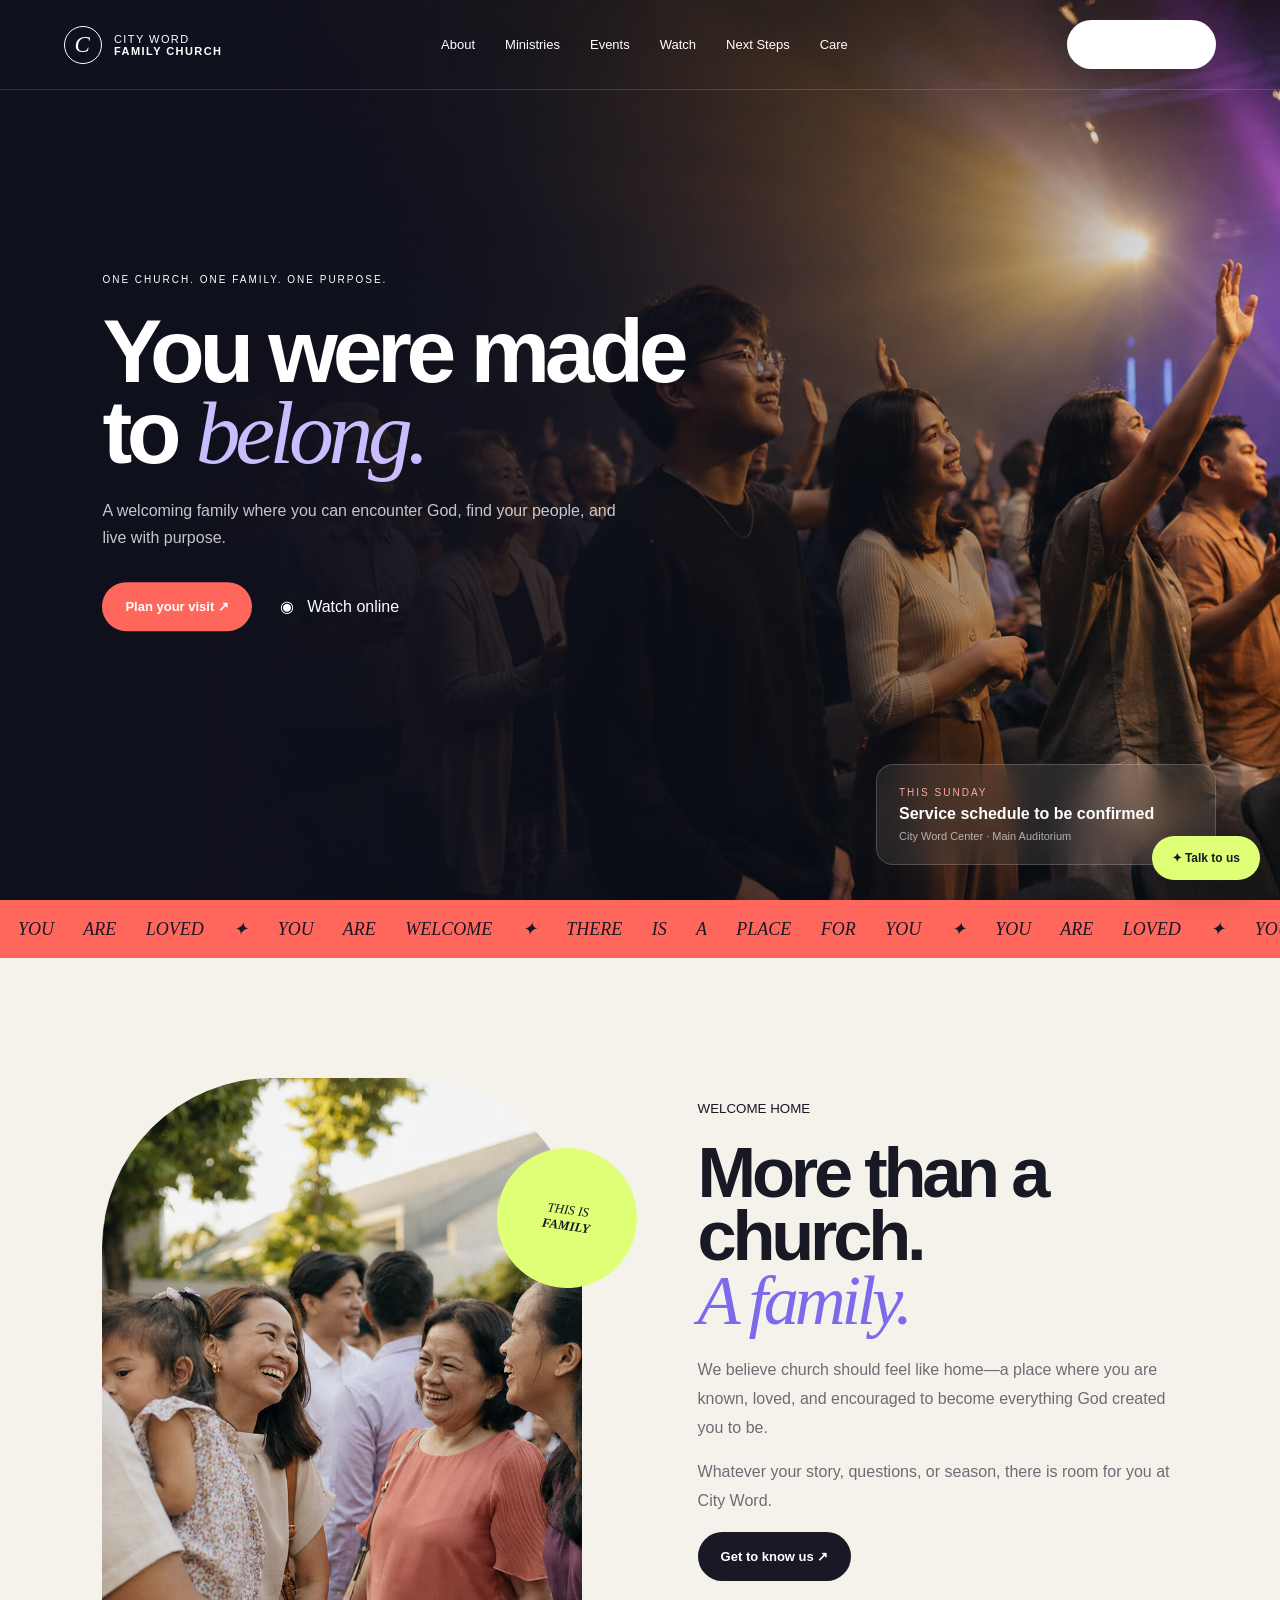
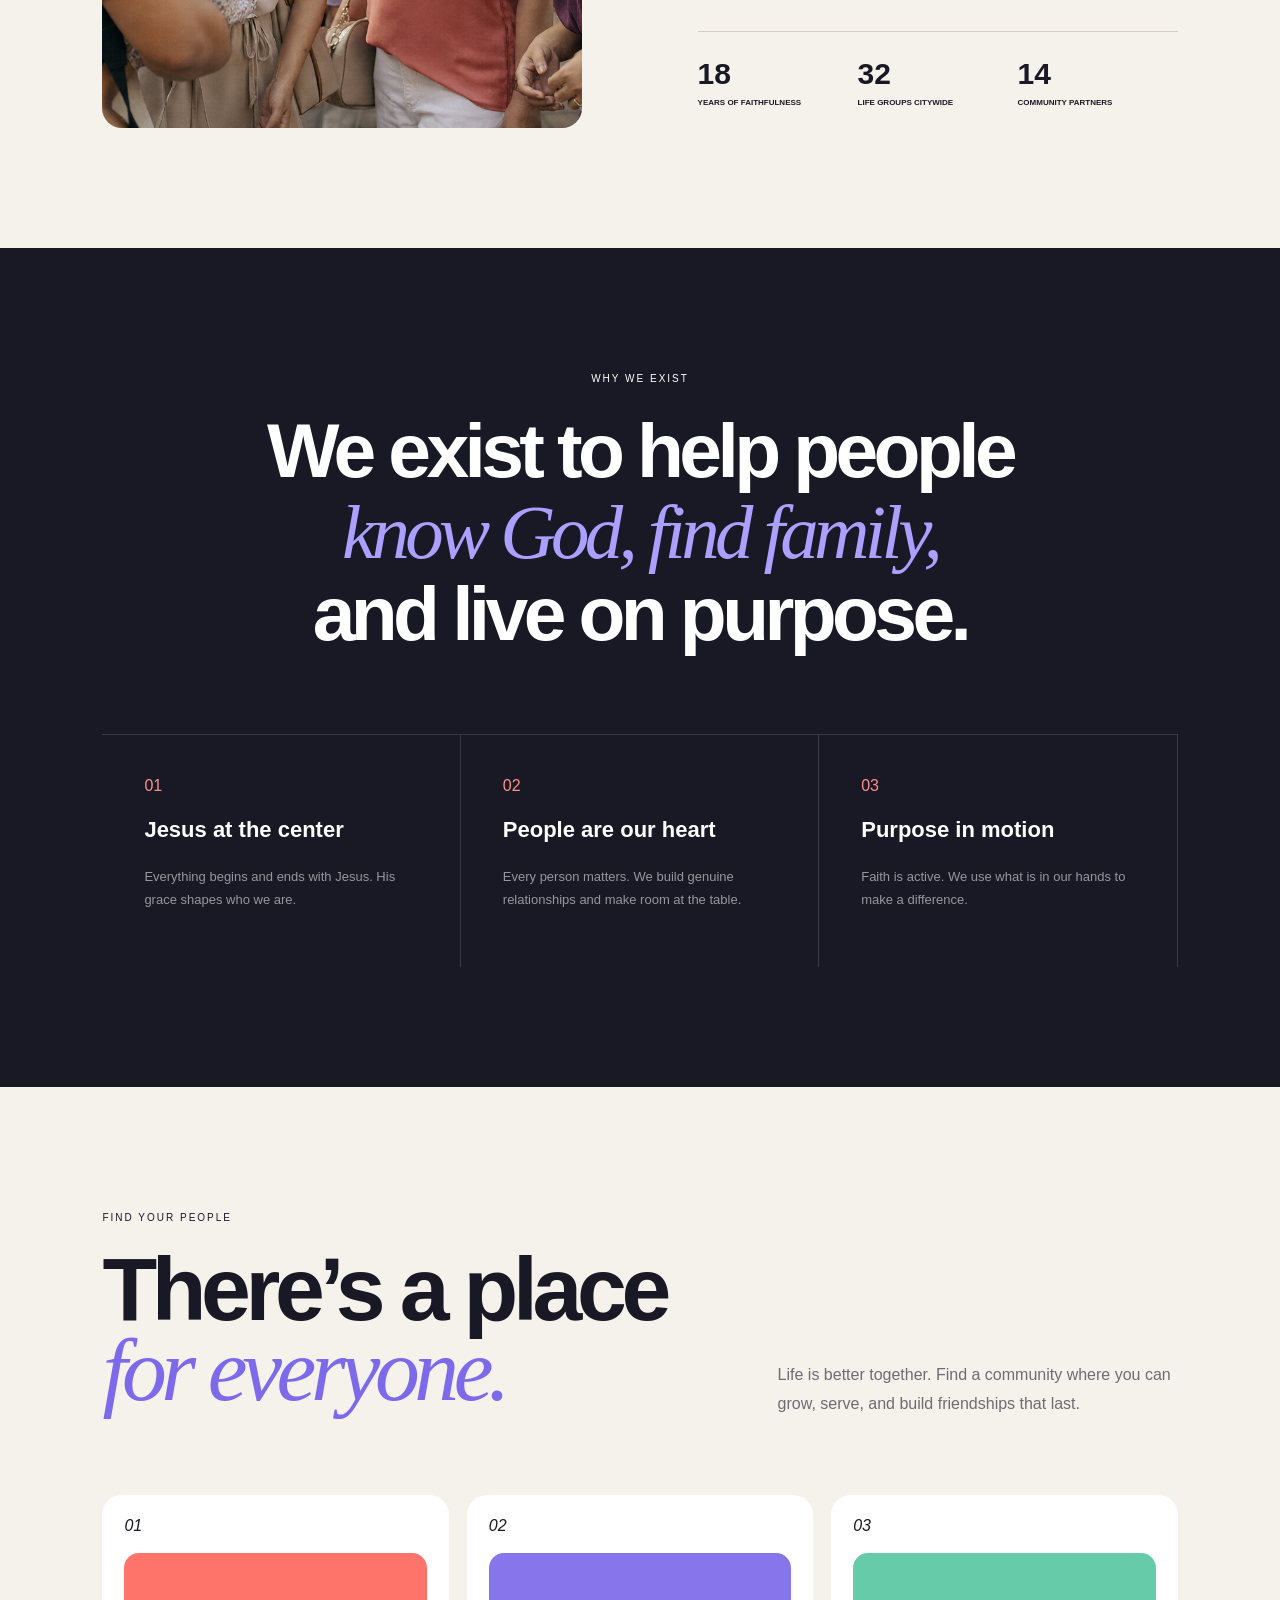
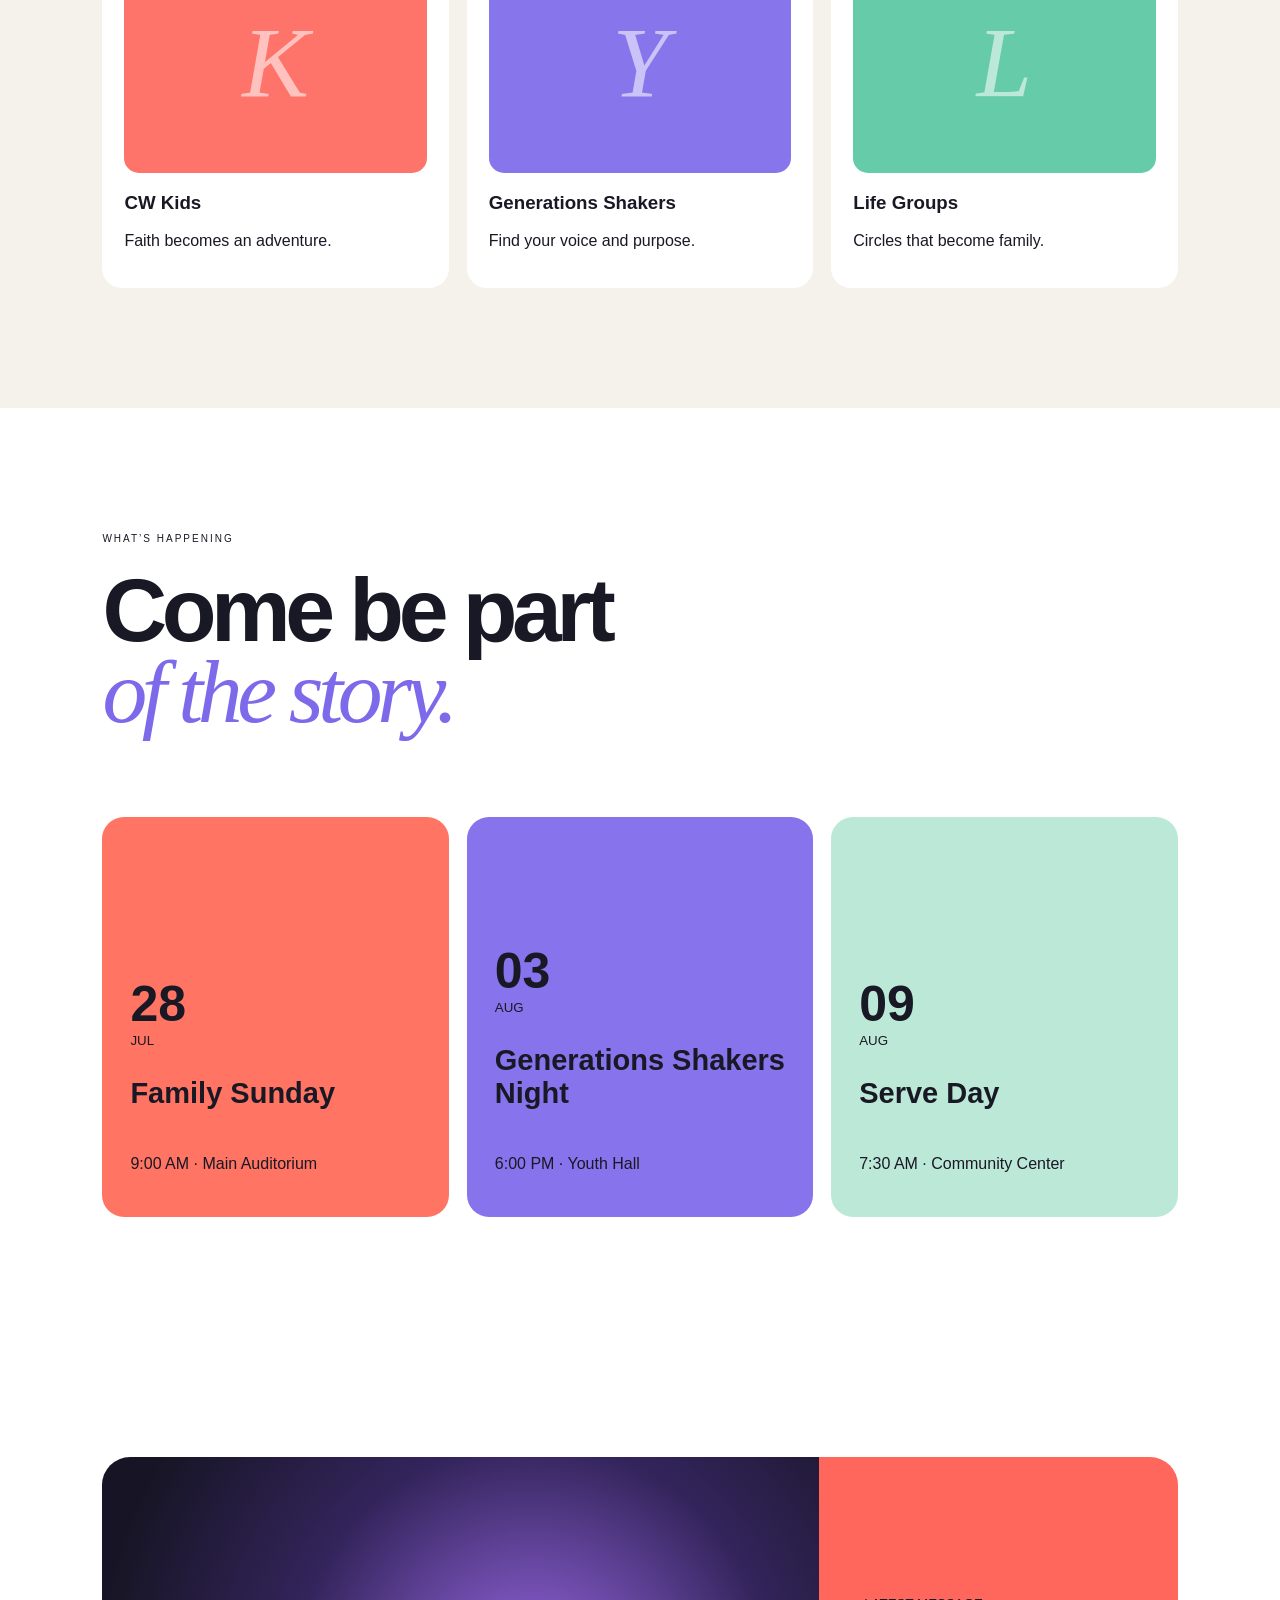
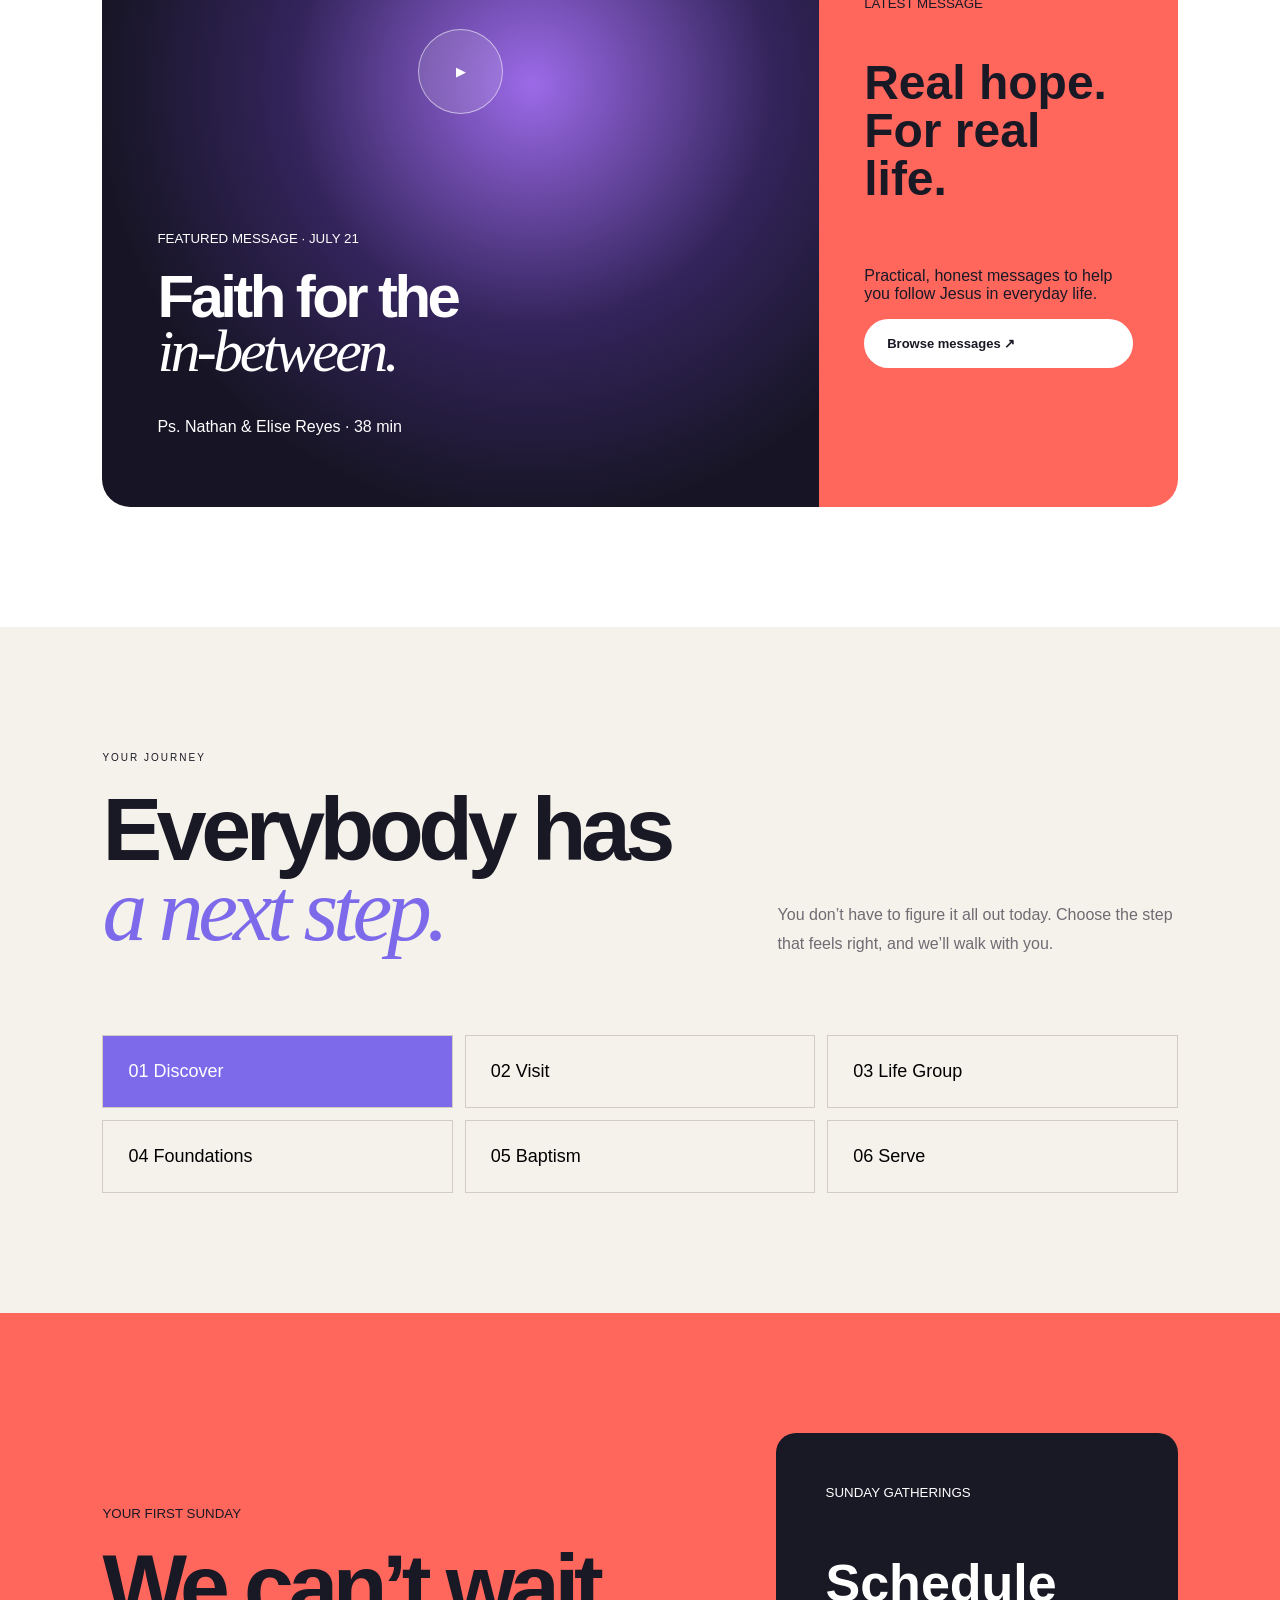
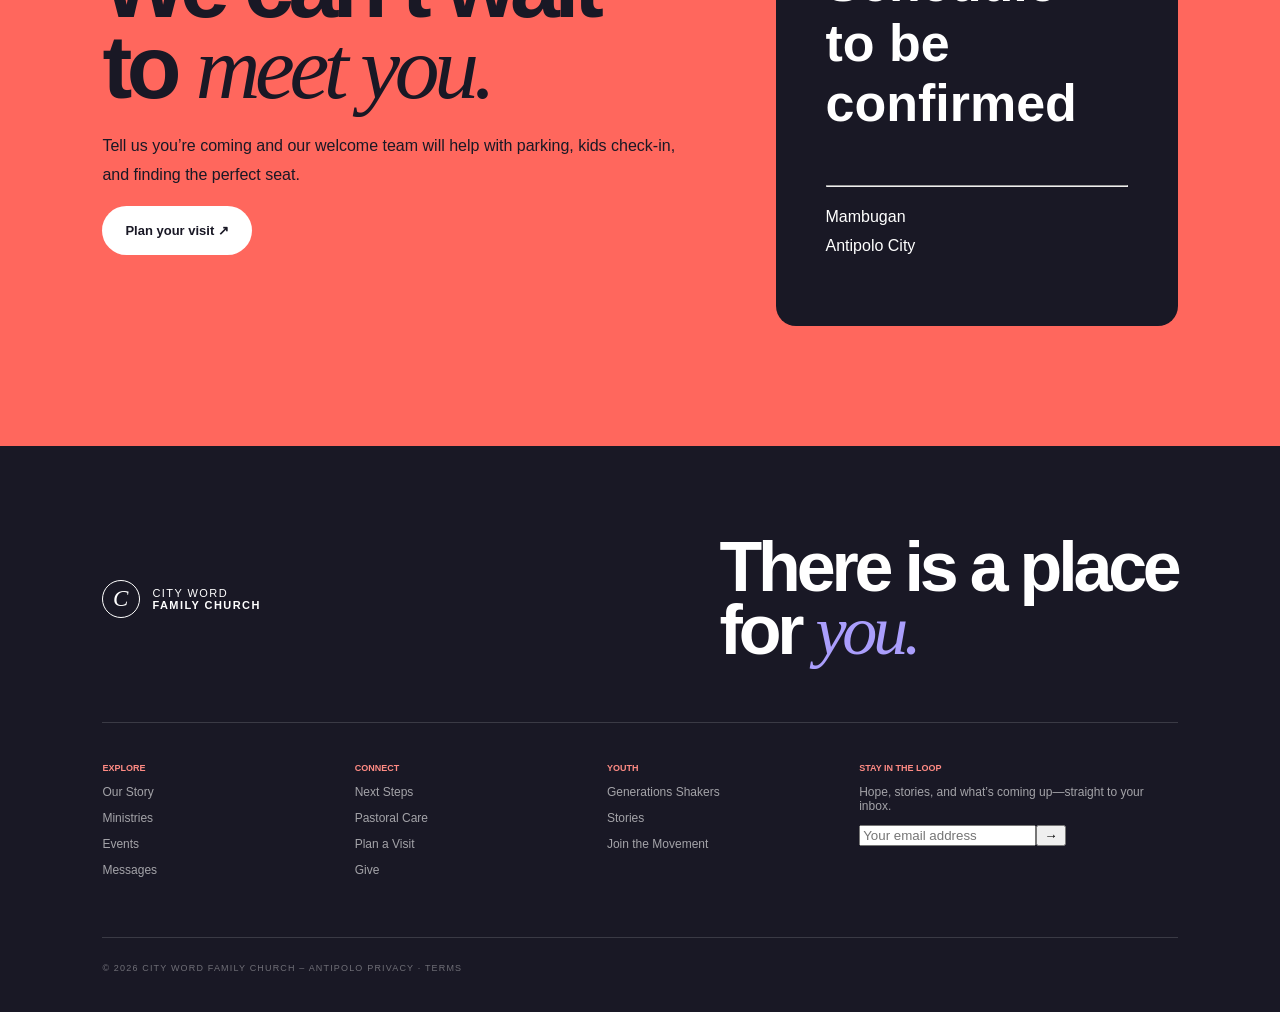
==== commit 90c6a6d7: "Updated Files (Better UI/UX)" ====
--- a/index.html
+++ b/index.html
@@ -1,4 +1,4 @@
-<!doctype html><html lang="en"><head><meta charset="utf-8"><meta name="viewport" content="width=device-width,initial-scale=1"><meta name="description" content="City Word Family Church — a place to belong, grow and live with purpose."><title>City Word Family Church | You Belong Here</title><link rel="stylesheet" href="styles.css"><link rel="stylesheet" href="extras.css"></head><body>
+<!doctype html><html lang="en"><head><meta charset="utf-8"><meta name="viewport" content="width=device-width,initial-scale=1"><meta name="description" content="City Word Family Church — a place to belong, grow and live with purpose."><title>City Word Family Church | You Belong Here</title><link rel="stylesheet" href="styles.css"><link rel="stylesheet" href="extras.css"><link rel="stylesheet" href="motion.css"></head><body>
 <div class="progress"></div><nav><a class="brand" href="#top"><i>C</i><span>CITY WORD<br><b>FAMILY CHURCH</b></span></a><div class="links"><a href="about.html">About</a><a href="ministries.html">Ministries</a><a href="events.html">Events</a><a href="sermons.html">Watch</a><a href="next-steps.html">Next Steps</a><a href="care.html">Care</a></div><a class="pill white" href="contact.html">Plan your visit ↗</a><button class="menu" aria-label="Toggle navigation">☰</button></nav>
 <main><section class="hero" id="top"><div class="hero-copy"><small>ONE CHURCH. ONE FAMILY. ONE PURPOSE.</small><h1>You were made<br>to <em>belong.</em></h1><p>A welcoming family where you can encounter God, find your people, and live with purpose.</p><div><a class="pill coral" href="#visit">Plan your visit ↗</a><a href="#watch">◉ &nbsp; Watch online</a></div></div><aside><small>THIS SUNDAY</small><b>Service schedule to be confirmed</b><span>City Word Center · Main Auditorium</span></aside></section>
 <div class="ticker">YOU ARE LOVED ✦ YOU ARE WELCOME ✦ THERE IS A PLACE FOR YOU ✦ YOU ARE LOVED ✦ YOU ARE WELCOME ✦</div>
--- a/motion.css
+++ b/motion.css
@@ -0,0 +1,7 @@
+/* Premium motion and UX layer */
+.skip-link{position:fixed;z-index:10000;left:16px;top:12px;padding:12px 16px;background:#fff;color:#191825;border-radius:8px;transform:translateY(-150%);transition:.2s}.skip-link:focus{transform:none}
+body{opacity:0;transition:opacity .5s ease}body.page-ready{opacity:1}.page-loader{position:fixed;inset:0;z-index:9999;background:#191825;color:#fff;display:grid;place-content:center;text-align:center;gap:14px;transition:opacity .65s cubic-bezier(.22,1,.36,1),visibility .65s}.page-loader.done{opacity:0;visibility:hidden}.loader-mark{width:72px;height:72px;border:1px solid #ffffff70;border-radius:50%;display:grid;place-items:center;margin:auto;font:italic 38px Georgia;animation:loaderPulse 1.2s ease-in-out infinite}.page-loader span{font-size:9px;letter-spacing:.28em}@keyframes loaderPulse{50%{transform:scale(.9);box-shadow:0 0 45px #8d78ff88}}.motion-item{opacity:0;transform:translateY(42px);filter:blur(7px);transition:opacity .8s cubic-bezier(.22,1,.36,1) var(--delay,0ms),transform .8s cubic-bezier(.22,1,.36,1) var(--delay,0ms),filter .8s ease var(--delay,0ms)}.motion-item.seen{opacity:1;transform:none;filter:none}.filter-in{animation:filterIn .45s cubic-bezier(.22,1,.36,1)}@keyframes filterIn{from{opacity:0;transform:scale(.96) translateY(12px)}}
+.site-nav .links a{position:relative}.site-nav .links a:after{content:"";position:absolute;left:0;right:100%;bottom:-8px;height:2px;background:#ff675d;transition:right .35s}.site-nav .links a:hover:after,.site-nav .links a.current:after{right:0}.site-nav .brand i{transition:.5s}.site-nav .brand:hover i{transform:rotate(12deg);background:#fff;color:#191825}.menu span{display:block;width:25px;height:1px;background:#fff;transition:.3s}.menu[aria-expanded=true] span:first-child{transform:translateY(4px) rotate(45deg)}.menu[aria-expanded=true] span:last-child{transform:translateY(-4px) rotate(-45deg)}body.menu-open,body.modal-open{overflow:hidden}
+.back-top{position:fixed;z-index:45;right:24px;bottom:84px;width:48px;height:48px;border-radius:50%;border:1px solid #ffffff30;background:#191825;color:#fff;box-shadow:0 12px 35px #0003;opacity:0;visibility:hidden;transform:translateY(15px);transition:.3s}.back-top.show{opacity:1;visibility:visible;transform:none}.back-top:hover{background:#ff675d;transform:translateY(-4px)}.toast{position:fixed;z-index:200;left:50%;bottom:30px;transform:translate(-50%,30px);padding:16px 22px;background:#191825;color:#fff;border:1px solid #ffffff25;border-radius:99px;box-shadow:0 18px 50px #0004;opacity:0;visibility:hidden;transition:.35s}.toast.show{opacity:1;visibility:visible;transform:translate(-50%,0)}
+.ripple-host{position:relative;overflow:hidden}.ripple{position:absolute;width:12px;height:12px;border-radius:50%;background:#ffffff70;transform:translate(-50%,-50%) scale(0);pointer-events:none;animation:ripple .65s ease-out}@keyframes ripple{to{transform:translate(-50%,-50%) scale(18);opacity:0}}.is-loading{color:transparent!important;pointer-events:none}.is-loading:after{content:"";position:absolute;width:16px;height:16px;border:2px solid #ffffff70;border-top-color:#fff;border-radius:50%;animation:spinButton .7s linear infinite}@keyframes spinButton{to{transform:rotate(360deg)}}.cursor-glow{position:fixed;z-index:4;left:-100px;top:-100px;width:260px;height:260px;border-radius:50%;background:radial-gradient(circle,#8a74ff14,transparent 68%);transform:translate(-50%,-50%);pointer-events:none;mix-blend-mode:multiply}.ministry-tile,.care-card,.impact-card,.sermon-grid article{transition:transform .45s cubic-bezier(.22,1,.36,1),box-shadow .45s}.ministry-tile:hover,.care-card:hover,.impact-card:hover,.sermon-grid article:hover{transform:translateY(-9px);box-shadow:0 28px 70px #201a3518}.ministry-tile:after{transition:transform .8s cubic-bezier(.22,1,.36,1)}.ministry-tile:hover:after{transform:translate(-25px,25px) rotate(25deg)}.thumb{overflow:hidden;transition:transform .5s}.sermon-grid article:hover .thumb{transform:scale(.985)}.sermon-grid article:hover .thumb span{transform:scale(1.12)}.thumb span{transition:.35s}.event-list article{transition:padding .35s,background .35s}.event-list article:hover{padding-left:45px;background:#fff}.event-list article:hover .circle-btn{transform:rotate(45deg);background:#191825;color:#fff}.circle-btn{transition:.35s}.gs-marquee{animation:colorPulse 5s ease-in-out infinite}@keyframes colorPulse{50%{background:#dfff46}}.gs-bento article{transition:transform .5s,filter .5s}.gs-bento article:hover{transform:scale(.985);filter:saturate(1.15)}.roadmap article>div{transition:transform .4s}.roadmap article:hover>div{transform:translateX(20px)}.accordion button span{transition:.3s}.accordion article.open button span{transform:rotate(45deg)}.modal{opacity:0;transition:opacity .3s}.modal.open{opacity:1}.modal>div{transform:translateY(25px) scale(.98);transition:.4s cubic-bezier(.22,1,.36,1)}.modal.open>div{transform:none}.form-note{min-height:20px;color:#64cba9;font-size:12px}.progress{z-index:1000;box-shadow:0 0 15px #ff675d}
+@media(max-width:850px){.links.open{display:flex!important;position:fixed;inset:75px 0 auto;background:#191825;padding:35px 24px 45px;gap:22px;box-shadow:0 25px 50px #0004}.links.open a{font-size:20px}.cursor-glow{display:none}.toast{width:calc(100% - 32px);text-align:center}.back-top{right:16px}}@media(prefers-reduced-motion:reduce){body{opacity:1}.page-loader{display:none}.motion-item{opacity:1;transform:none;filter:none}.gs-lines,.gs-marquee{animation:none}.cursor-glow{display:none}*,*:before,*:after{scroll-behavior:auto!important;transition-duration:.01ms!important;animation-duration:.01ms!important;animation-iteration-count:1!important}}
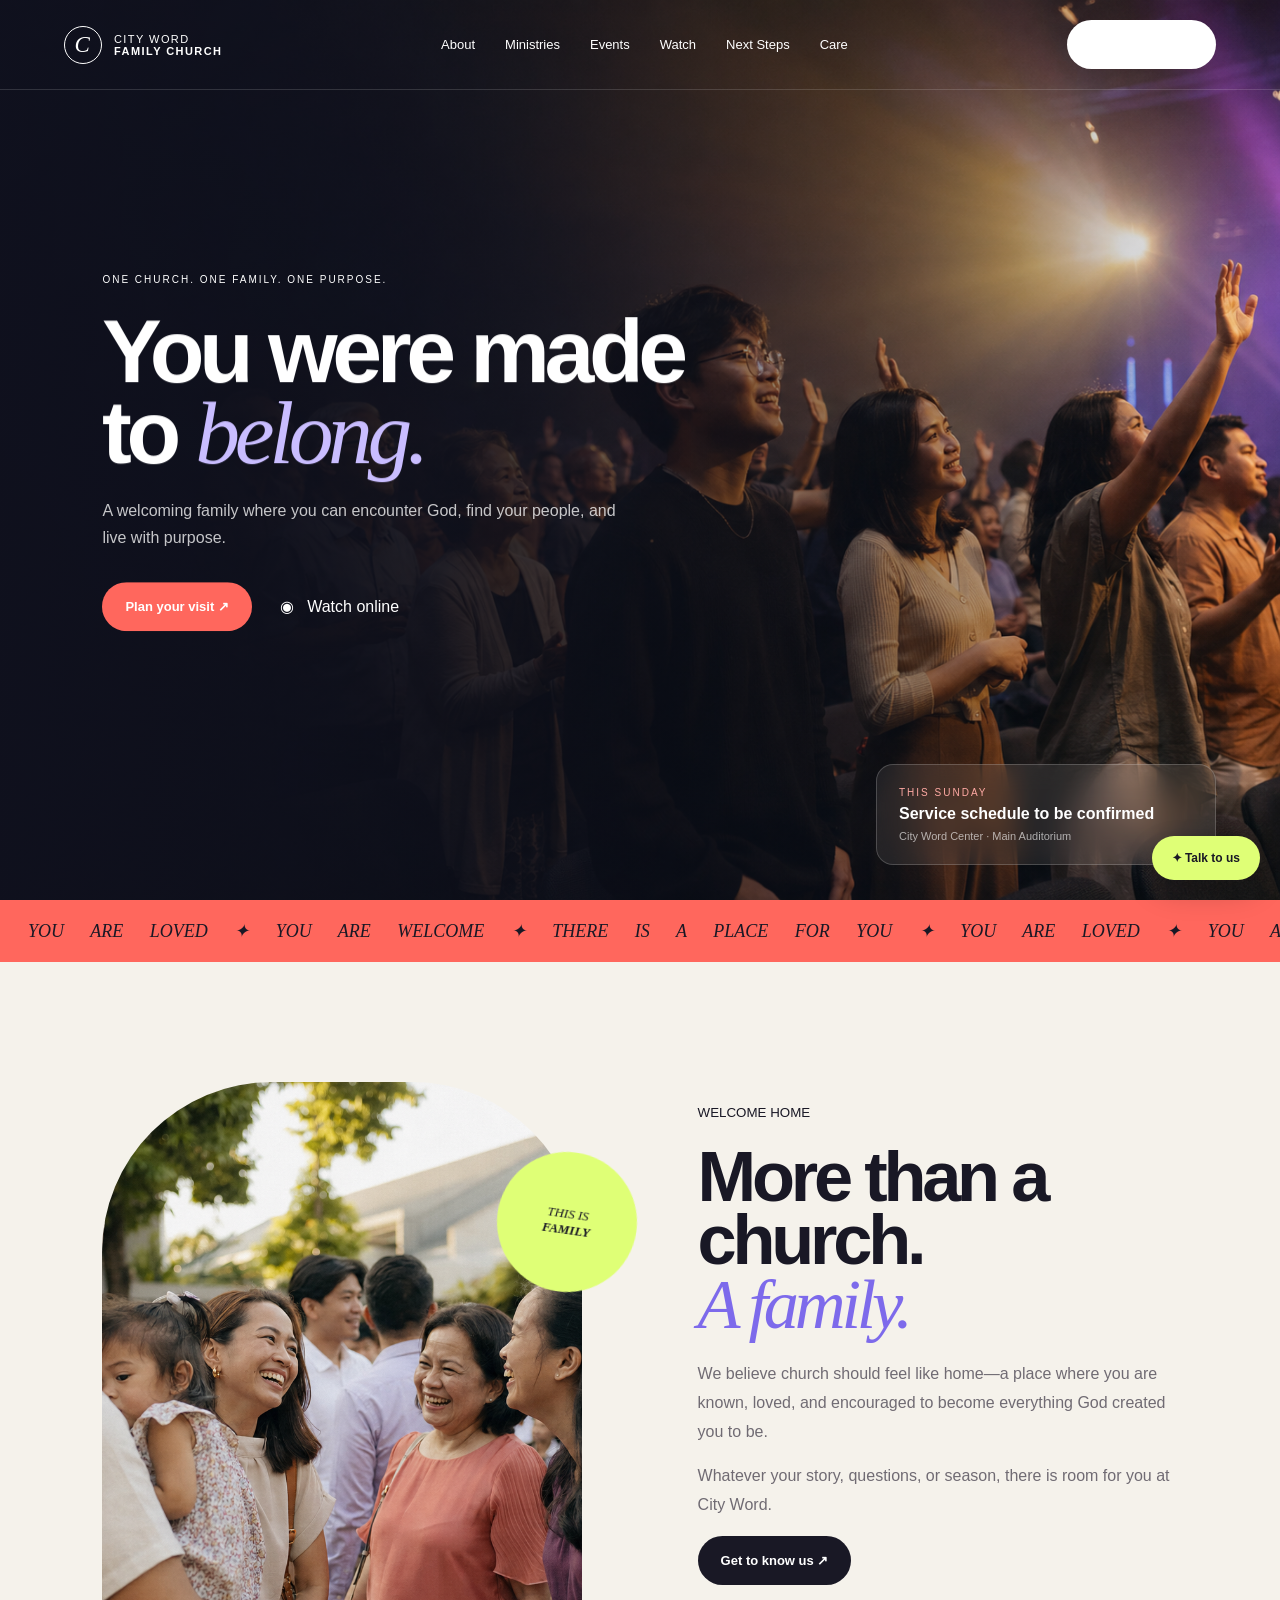
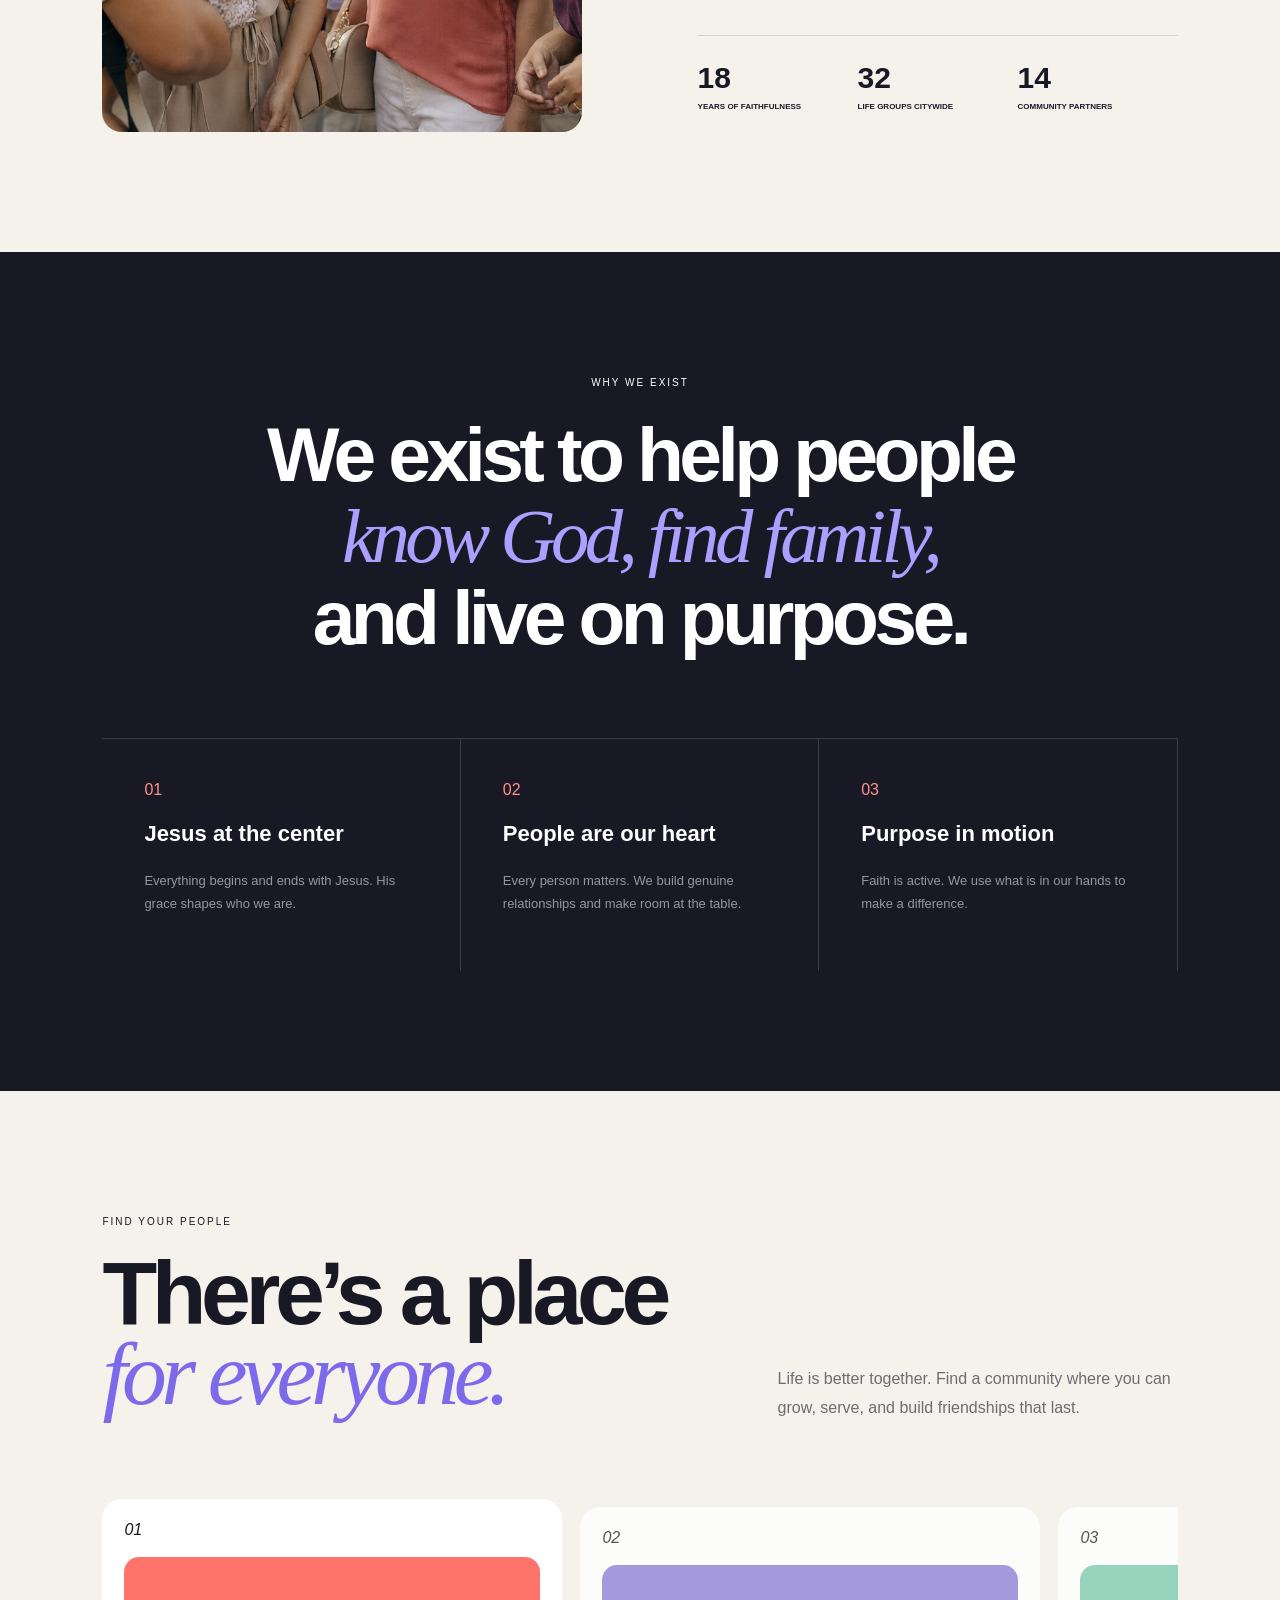
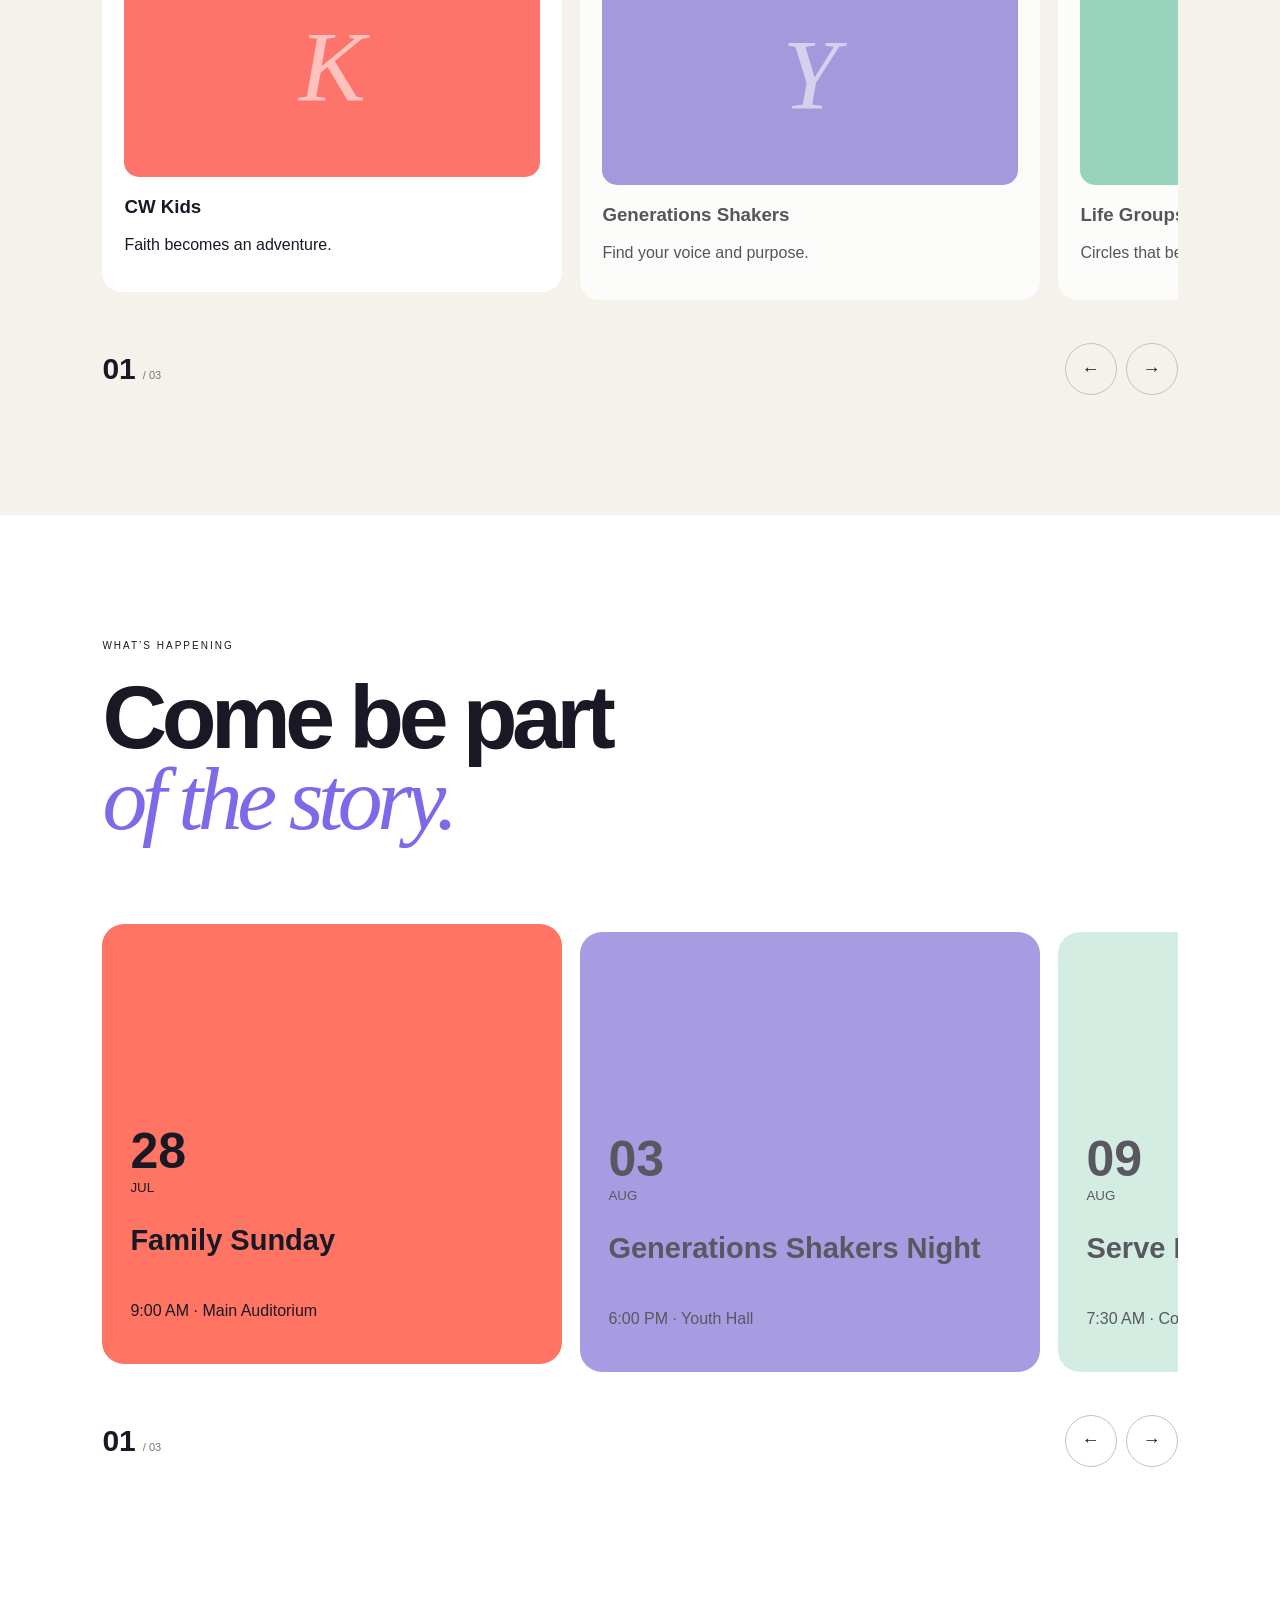
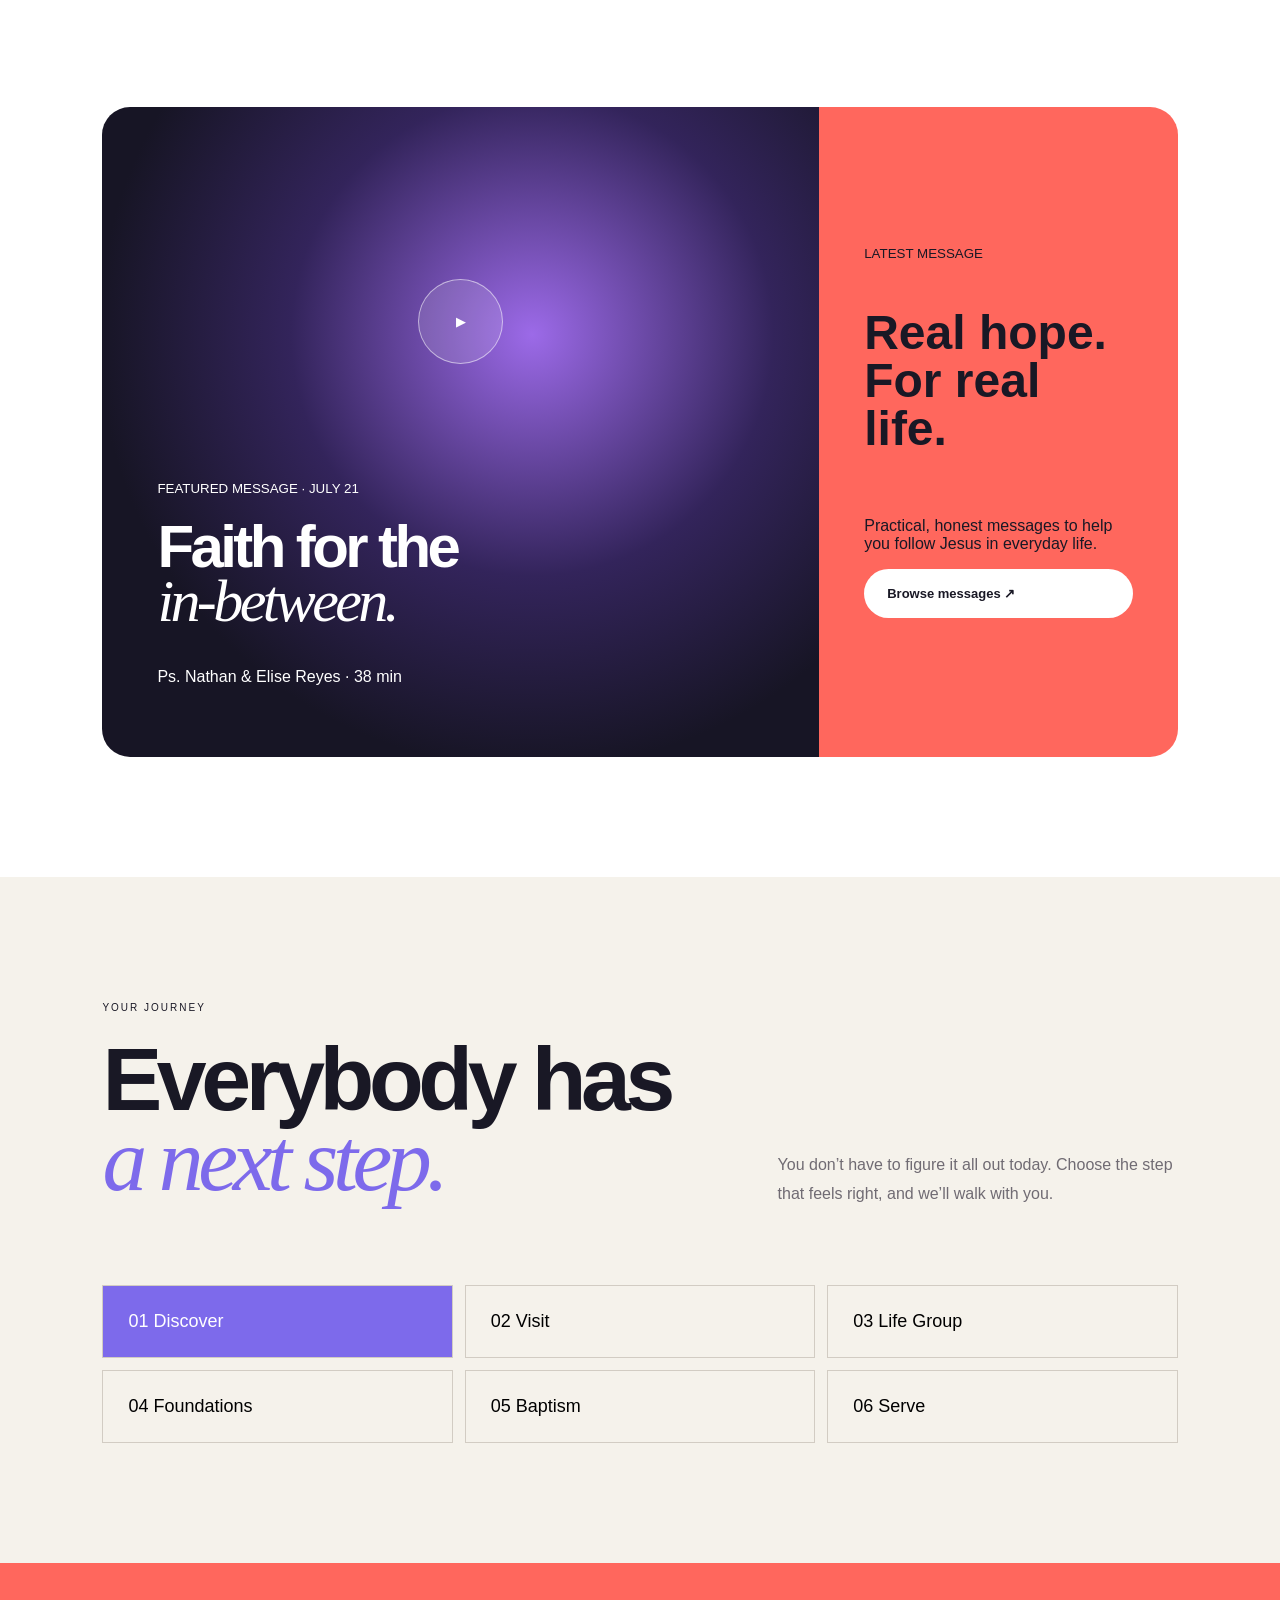
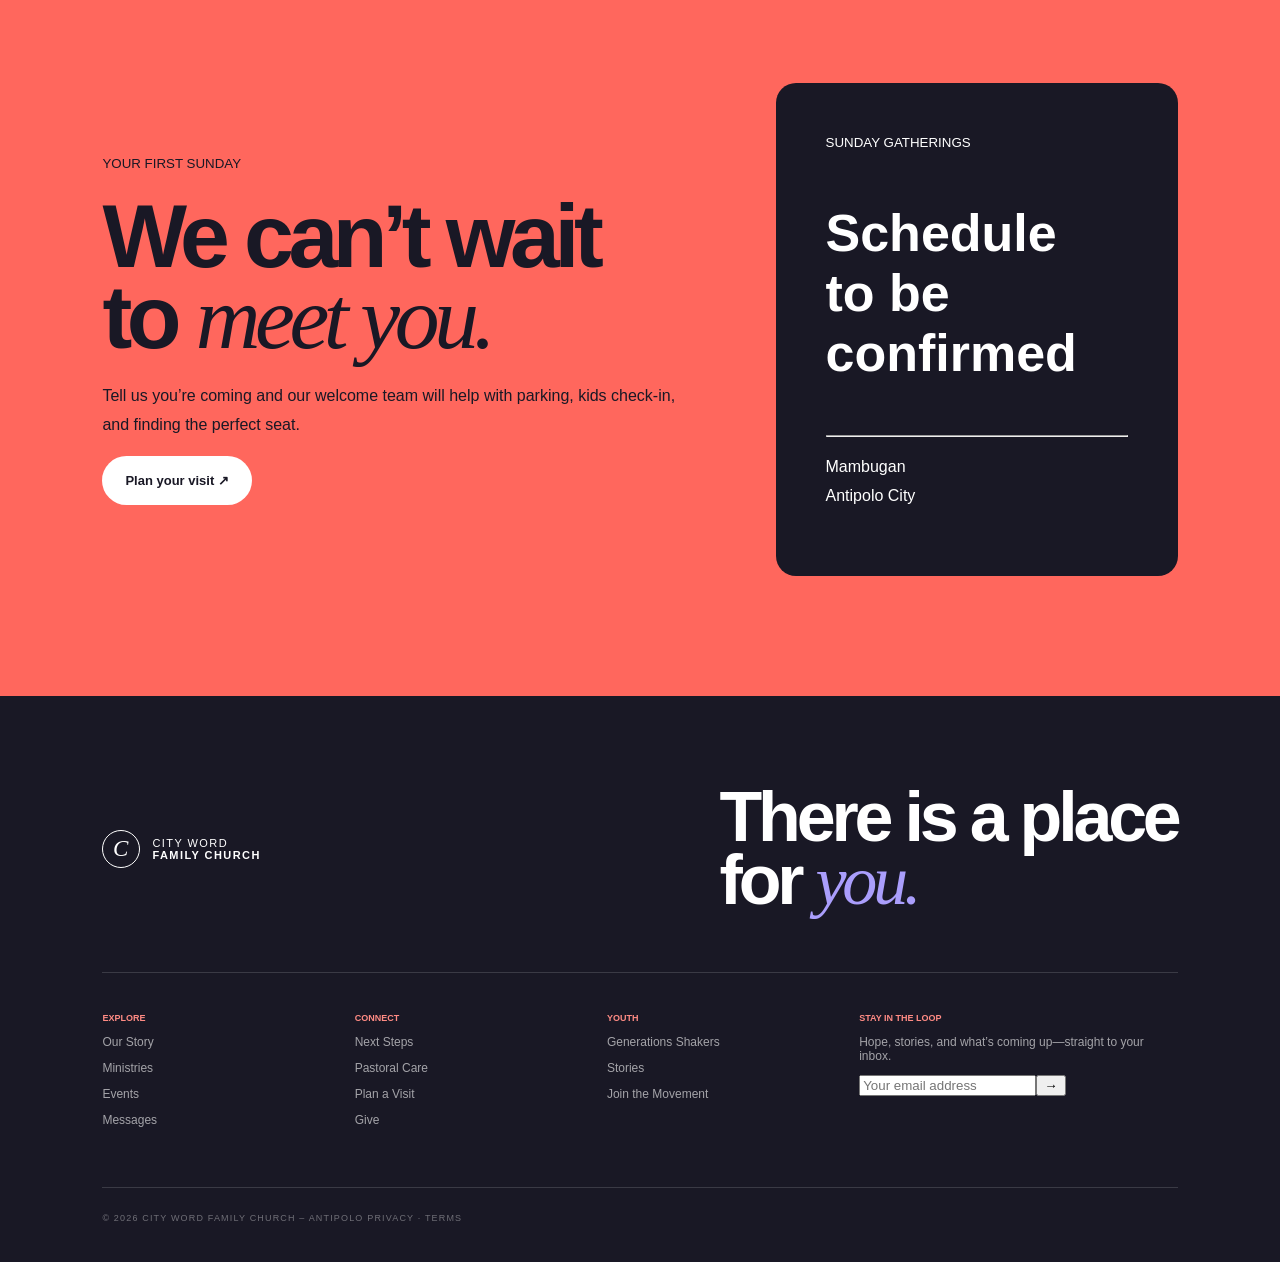
==== commit ad72ba1b: "Refined UI/UX" ====
--- a/index.html
+++ b/index.html
@@ -1,4 +1,4 @@
-<!doctype html><html lang="en"><head><meta charset="utf-8"><meta name="viewport" content="width=device-width,initial-scale=1"><meta name="description" content="City Word Family Church — a place to belong, grow and live with purpose."><title>City Word Family Church | You Belong Here</title><link rel="stylesheet" href="styles.css"><link rel="stylesheet" href="extras.css"><link rel="stylesheet" href="motion.css"></head><body>
+<!doctype html><html lang="en"><head><meta charset="utf-8"><meta name="viewport" content="width=device-width,initial-scale=1"><meta name="description" content="City Word Family Church — a place to belong, grow and live with purpose."><title>City Word Family Church | You Belong Here</title><link rel="stylesheet" href="styles.css"><link rel="stylesheet" href="extras.css"><link rel="stylesheet" href="motion.css"><link rel="stylesheet" href="carousel.css"></head><body>
 <div class="progress"></div><nav><a class="brand" href="#top"><i>C</i><span>CITY WORD<br><b>FAMILY CHURCH</b></span></a><div class="links"><a href="about.html">About</a><a href="ministries.html">Ministries</a><a href="events.html">Events</a><a href="sermons.html">Watch</a><a href="next-steps.html">Next Steps</a><a href="care.html">Care</a></div><a class="pill white" href="contact.html">Plan your visit ↗</a><button class="menu" aria-label="Toggle navigation">☰</button></nav>
 <main><section class="hero" id="top"><div class="hero-copy"><small>ONE CHURCH. ONE FAMILY. ONE PURPOSE.</small><h1>You were made<br>to <em>belong.</em></h1><p>A welcoming family where you can encounter God, find your people, and live with purpose.</p><div><a class="pill coral" href="#visit">Plan your visit ↗</a><a href="#watch">◉ &nbsp; Watch online</a></div></div><aside><small>THIS SUNDAY</small><b>Service schedule to be confirmed</b><span>City Word Center · Main Auditorium</span></aside></section>
 <div class="ticker">YOU ARE LOVED ✦ YOU ARE WELCOME ✦ THERE IS A PLACE FOR YOU ✦ YOU ARE LOVED ✦ YOU ARE WELCOME ✦</div>
--- a/carousel.css
+++ b/carousel.css
@@ -0,0 +1,5 @@
+/* Living sections: marquees, carousels and ambient motion */
+.ticker,.gs-marquee{padding:0!important;overflow:hidden;display:flex;white-space:nowrap}.marquee-track{display:flex;width:max-content;will-change:transform;animation:marqueeMove 28s linear infinite}.gs-marquee .marquee-track{animation-duration:22s}.marquee-track span{flex:none;padding:20px 28px;word-spacing:22px}.ticker.paused .marquee-track,.gs-marquee.paused .marquee-track{animation-play-state:paused}@keyframes marqueeMove{to{transform:translateX(-50%)}}
+.carousel-track{display:flex!important;gap:18px!important;overflow-x:auto!important;scroll-snap-type:x mandatory;scrollbar-width:none;overscroll-behavior-inline:contain;cursor:grab;padding:8px 2px 35px!important;touch-action:pan-y}.carousel-track::-webkit-scrollbar{display:none}.carousel-track.dragging{cursor:grabbing;scroll-snap-type:none}.carousel-track>*{flex:0 0 min(38vw,460px)!important;scroll-snap-align:start;transition:transform .5s cubic-bezier(.22,1,.36,1),opacity .5s,filter .5s}.carousel-track>*[aria-current=false]{opacity:.72;filter:saturate(.8)}.carousel-track>*[aria-current=true],.carousel-track>*:hover{opacity:1;filter:none;transform:translateY(-8px)}.carousel-controls{display:flex;justify-content:space-between;align-items:center;margin-top:8px}.carousel-controls>div:last-child{display:flex;gap:9px}.carousel-controls button{width:52px;height:52px;border-radius:50%;border:1px solid #c9c2b9;background:transparent;color:inherit;font-size:18px;transition:.3s}.carousel-controls button:hover{background:#191825;color:#fff;transform:scale(1.06)}.carousel-count{display:flex;align-items:baseline;gap:7px}.carousel-count b{font-size:30px}.carousel-count span{font-size:11px;color:#777}.events .carousel-track>*{min-height:440px}.sermon-grid.carousel-track>*{min-width:min(48vw,580px)}.impact-grid.carousel-track>*{min-height:390px}
+.headline-alive{animation:headlineEnter 1.05s cubic-bezier(.16,1,.3,1) .3s both;transform-origin:left bottom}@keyframes headlineEnter{from{opacity:0;filter:blur(14px);transform:translateY(55px) skewY(2deg)}to{opacity:1;filter:none;transform:none}}.hero aside{animation:floatCard 5s ease-in-out infinite}.photo span{animation:badgeFloat 4s ease-in-out infinite}.play{animation:playPulse 2.8s ease-in-out infinite}.map-art i{display:inline-block;animation:mapPulse 2.2s ease-in-out infinite}.gs-badge{animation:verticalDrift 3s ease-in-out infinite}.service-card{animation:floatCard 5s ease-in-out infinite}@keyframes floatCard{50%{transform:translateY(-9px)}}@keyframes badgeFloat{50%{transform:rotate(3deg) translateY(-10px)}}@keyframes playPulse{50%{box-shadow:0 0 0 18px #ffffff0b,0 0 65px #b492ff55;transform:scale(1.04)}}@keyframes mapPulse{50%{transform:scale(1.18) rotate(8deg);color:#7d6aeb}}@keyframes verticalDrift{50%{transform:translateY(-14px)}}.values article{position:relative;overflow:hidden}.values article:after{content:"";position:absolute;inset:auto -20% 0;height:2px;background:linear-gradient(90deg,transparent,#ff7469,transparent);transform:translateX(-100%);transition:transform .8s}.values article:hover:after{transform:translateX(100%)}.story-card:before,.care-card:before{content:"";position:absolute;inset:0;background:linear-gradient(120deg,transparent 25%,#ffffff35 50%,transparent 75%);transform:translateX(-120%);transition:transform .9s;pointer-events:none}.story-card,.care-card{position:relative;overflow:hidden}.story-card:hover:before,.care-card:hover:before{transform:translateX(120%)}.event-feature:after,.sermon-hero:after,.page-hero:after{content:"";position:absolute;width:55vw;height:55vw;border:1px solid #ffffff12;border-radius:50%;right:-18vw;top:-18vw;box-shadow:0 0 0 7vw #ffffff05,0 0 0 14vw #ffffff03;animation:orbit 18s linear infinite;pointer-events:none}@keyframes orbit{to{transform:rotate(360deg)}}.event-feature>*,.sermon-hero>*,.page-hero>*{position:relative;z-index:1}
+@media(max-width:850px){.carousel-track>*{flex-basis:82vw!important}.sermon-grid.carousel-track>*{min-width:82vw}.carousel-controls button{width:46px;height:46px}.marquee-track span{padding:17px 20px}.event-feature:after,.sermon-hero:after,.page-hero:after{width:90vw;height:90vw}}@media(prefers-reduced-motion:reduce){.marquee-track{animation:none;transform:none}.headline-alive,.hero aside,.photo span,.play,.map-art i,.gs-badge,.event-feature:after,.sermon-hero:after,.page-hero:after{animation:none!important}.carousel-track{scroll-behavior:auto}.carousel-track>*{opacity:1;filter:none}}
